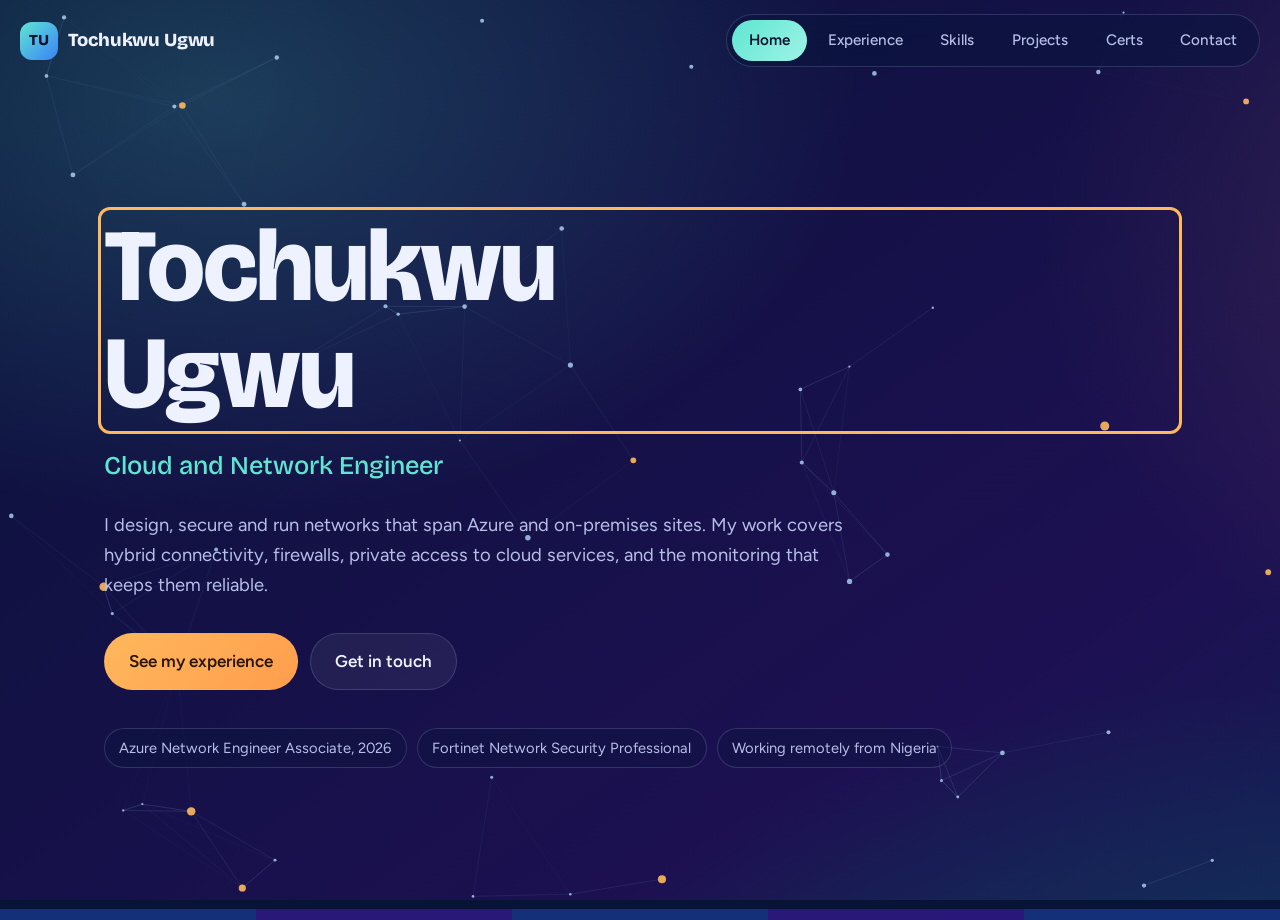
==== index.html @ 965e007b "Add files via upload" ====
<!DOCTYPE html>
<html lang="en">
<head>
<meta charset="utf-8">
<meta name="viewport" content="width=device-width, initial-scale=1, viewport-fit=cover">
<title>Tochukwu Ugwu | Cloud and Network Engineer</title>
<meta name="description" content="Tochukwu Ugwu is a Cloud and Network Engineer specialising in Azure networking, hybrid connectivity and network security.">
<meta name="theme-color" content="#0a1a45">
<link rel="icon" href="data:image/svg+xml,<svg xmlns='http://www.w3.org/2000/svg' viewBox='0 0 100 100'><text y='.9em' font-size='90'>🌐</text></svg>">
<link rel="preconnect" href="https://fonts.googleapis.com">
<link rel="preconnect" href="https://fonts.gstatic.com" crossorigin>
<link href="https://fonts.googleapis.com/css2?family=Bricolage+Grotesque:opsz,wght@12..96,500;12..96,700;12..96,800&family=Figtree:wght@400;500;600&display=swap" rel="stylesheet">
<style>
:root{
  --bg-a:#081338;      /* midnight sapphire */
  --bg-b:#1d1052;      /* deep violet */
  --bg-c:#0b5560;      /* deep teal */
  --ink:#eef2ff;
  --ink-soft:#b6c0e6;
  --line:rgba(190,205,255,.18);
  --glass:rgba(255,255,255,.06);
  --glass-strong:rgba(255,255,255,.10);
  --aqua:#5ee6d2;
  --amber:#ffb85c;
  --radius:18px;
  --display:"Bricolage Grotesque","Trebuchet MS",system-ui,sans-serif;
  --body:"Figtree",system-ui,-apple-system,"Segoe UI",Roboto,sans-serif;
  --nav-h:72px;
}
*{box-sizing:border-box;margin:0;padding:0}
html{-webkit-text-size-adjust:100%}
html,body{height:100%}
body{
  font-family:var(--body);color:var(--ink);font-size:1.0625rem;line-height:1.65;
  background:var(--bg-a);overflow-x:hidden;
}
/* Rich animated background */
.bg{position:fixed;inset:0;z-index:-2;
  background:
    radial-gradient(60% 55% at 12% 8%, rgba(94,230,210,.20), transparent 60%),
    radial-gradient(55% 60% at 92% 20%, rgba(255,184,92,.14), transparent 62%),
    radial-gradient(70% 70% at 70% 100%, rgba(11,85,96,.75), transparent 65%),
    linear-gradient(145deg,var(--bg-a) 0%,var(--bg-b) 55%,#0a2a55 100%);
  background-size:140% 140%;animation:drift 28s ease-in-out infinite alternate;
}
@keyframes drift{from{background-position:0% 0%}to{background-position:100% 100%}}
#net{position:fixed;inset:0;z-index:-1;width:100%;height:100%}

a{color:inherit}
:focus-visible{outline:3px solid var(--amber);outline-offset:3px;border-radius:6px}
.skip{position:absolute;left:-999px;top:8px;background:var(--amber);color:#1a1200;padding:.5rem 1rem;border-radius:8px;z-index:100}
.skip:focus{left:8px}

/* Navigation */
header.nav{position:fixed;top:0;left:0;right:0;z-index:20;padding:calc(14px + env(safe-area-inset-top,0px)) 20px 0;display:flex;justify-content:space-between;align-items:center;pointer-events:none}
.brand{pointer-events:auto;font-family:var(--display);font-weight:800;font-size:1.15rem;text-decoration:none;letter-spacing:-.01em;
  display:flex;align-items:center;gap:.6rem}
.brand i{display:grid;place-items:center;width:38px;height:38px;border-radius:12px;font-style:normal;font-size:.95rem;
  background:linear-gradient(135deg,var(--aqua),#3b82f6);color:#05142e}
nav.tabs{pointer-events:auto;display:flex;gap:4px;padding:5px;border-radius:999px;background:rgba(10,20,60,.55);
  border:1px solid var(--line);backdrop-filter:blur(14px);-webkit-backdrop-filter:blur(14px)}
nav.tabs a{position:relative;text-decoration:none;padding:.5rem 1.05rem;border-radius:999px;font-weight:500;font-size:.95rem;color:var(--ink-soft);
  transition:color .25s,background .25s}
nav.tabs a:hover{color:var(--ink)}
nav.tabs a[aria-current="page"]{color:#05142e;background:linear-gradient(135deg,var(--aqua),#9ff3e6);font-weight:600}

/* Views */
main{min-height:100%;position:relative}
.view{display:none;min-height:100vh;padding:calc(var(--nav-h) + 48px + env(safe-area-inset-top,0px)) 24px calc(60px + env(safe-area-inset-bottom,0px));max-width:1120px;margin:0 auto}
.view.active{display:block}
.view.enter .reveal{animation:rise .8s cubic-bezier(.2,.8,.2,1) both}
.view.enter .reveal:nth-child(2){animation-delay:.08s}
.view.enter .reveal:nth-child(3){animation-delay:.16s}
.view.enter .reveal:nth-child(4){animation-delay:.24s}
.view.enter .reveal:nth-child(5){animation-delay:.32s}
@keyframes rise{from{opacity:0;transform:translateY(26px)}to{opacity:1;transform:none}}

/* Page wipe transition */
.wipe{position:fixed;inset:0;z-index:50;pointer-events:none;display:flex}
.wipe span{flex:1;transform:translateY(101%);will-change:transform;
  background:linear-gradient(180deg,#14307a,#0b5560)}
.wipe span:nth-child(even){background:linear-gradient(180deg,#2a1778,#14307a)}
.wipe.cover span{transform:translateY(0);transition:transform .5s cubic-bezier(.7,0,.2,1)}
.wipe.cover span:nth-child(2){transition-delay:.05s}
.wipe.cover span:nth-child(3){transition-delay:.1s}
.wipe.cover span:nth-child(4){transition-delay:.15s}
.wipe.cover span:nth-child(5){transition-delay:.2s}
.wipe.leave span{transform:translateY(-101%);transition:transform .55s cubic-bezier(.7,0,.2,1)}
.wipe.leave span:nth-child(2){transition-delay:.05s}
.wipe.leave span:nth-child(3){transition-delay:.1s}
.wipe.leave span:nth-child(4){transition-delay:.15s}
.wipe.leave span:nth-child(5){transition-delay:.2s}
.wipe.reset span{transition:none!important;transform:translateY(101%)}

/* Typography */
h1,h2,h3{font-family:var(--display);line-height:1.05;letter-spacing:-.02em}
h1{font-size:clamp(2.9rem,9vw,6.4rem);font-weight:800}
h2{font-size:clamp(2.1rem,5vw,3.4rem);font-weight:700;margin-bottom:.5rem}
h3{font-size:1.3rem;font-weight:700;letter-spacing:-.01em}
.lede{color:var(--ink-soft);max-width:62ch}
.role{font-family:var(--display);font-weight:500;font-size:clamp(1.15rem,2.6vw,1.6rem);color:var(--aqua);margin:1.1rem 0 1.4rem}
.sub{color:var(--ink-soft);max-width:60ch;margin-bottom:2.4rem}

/* Hero */
.hero{display:flex;flex-direction:column;justify-content:center;min-height:calc(100vh - 160px)}
.hero p.lede{font-size:1.15rem;margin-bottom:2rem}
.btns{display:flex;flex-wrap:wrap;gap:12px}
.btn{display:inline-flex;align-items:center;gap:.5rem;text-decoration:none;font-weight:600;padding:.85rem 1.5rem;border-radius:999px;border:1px solid var(--line);
  background:var(--glass);backdrop-filter:blur(8px);-webkit-backdrop-filter:blur(8px);transition:transform .25s,background .25s,border-color .25s;cursor:pointer;color:var(--ink);font:inherit;font-weight:600}
.btn:hover{transform:translateY(-2px);background:var(--glass-strong);border-color:rgba(190,205,255,.4)}
.btn.primary{background:linear-gradient(135deg,var(--amber),#ff9d4d);color:#2a1500;border-color:transparent}
.btn.primary:hover{background:linear-gradient(135deg,#ffc57c,#ffad66)}
.facts{display:flex;flex-wrap:wrap;gap:10px;margin-top:2.4rem}
.facts span{padding:.4rem .9rem;border-radius:999px;border:1px solid var(--line);background:rgba(10,20,60,.35);font-size:.92rem;color:var(--ink-soft)}

/* Panels */
.panel{background:var(--glass);border:1px solid var(--line);border-radius:var(--radius);padding:1.6rem;backdrop-filter:blur(12px);-webkit-backdrop-filter:blur(12px)}
.grid{display:grid;gap:18px}
.grid.two{grid-template-columns:repeat(2,1fr)}
.grid.three{grid-template-columns:repeat(3,1fr)}

/* Experience timeline */
.timeline{position:relative;margin-left:10px;padding-left:34px;border-left:2px solid var(--line)}
.job{position:relative;margin-bottom:22px}
.job::before{content:"";position:absolute;left:-43px;top:1.7rem;width:16px;height:16px;border-radius:50%;background:var(--bg-a);border:3px solid var(--aqua);box-shadow:0 0 0 5px rgba(94,230,210,.15)}
.job button.head{all:unset;box-sizing:border-box;cursor:pointer;display:flex;justify-content:space-between;gap:16px;align-items:flex-start;width:100%;padding:1.3rem 1.5rem}
.job button.head:focus-visible{outline:3px solid var(--amber);outline-offset:-3px;border-radius:var(--radius)}
.job .where{color:var(--ink-soft);font-size:.98rem;margin-top:.15rem}
.job .when{color:var(--amber);font-weight:600;font-size:.95rem;white-space:nowrap}
.job .chev{flex:none;width:28px;height:28px;border-radius:50%;border:1px solid var(--line);display:grid;place-items:center;transition:transform .35s,background .25s;margin-top:2px}
.job[data-open="true"] .chev{transform:rotate(180deg);background:var(--glass-strong)}
.job .body{display:grid;grid-template-rows:0fr;transition:grid-template-rows .45s cubic-bezier(.2,.8,.2,1)}
.job[data-open="true"] .body{grid-template-rows:1fr}
.job .body>div{overflow:hidden}
.job ul{padding:0 1.5rem 1.4rem 2.6rem;color:var(--ink-soft)}
.job li{margin-bottom:.55rem}
.job li::marker{color:var(--aqua)}
.metrics{display:flex;flex-wrap:wrap;gap:10px;padding:0 1.5rem 1.4rem}
.metrics b{font-family:var(--display);font-size:1.5rem;color:var(--amber);margin-right:.35rem}
.metrics span{padding:.5rem 1rem;border-radius:12px;background:rgba(255,184,92,.1);border:1px solid rgba(255,184,92,.3);font-size:.92rem;color:var(--ink-soft)}

/* Skills */
.skillgroup h3{margin-bottom:1rem;display:flex;align-items:center;gap:.6rem}
.skillgroup h3 i{font-style:normal;width:34px;height:34px;border-radius:10px;display:grid;place-items:center;background:rgba(94,230,210,.15);font-size:1rem}
.chips{display:flex;flex-wrap:wrap;gap:8px}
.chips li{list-style:none;padding:.35rem .8rem;border-radius:999px;font-size:.92rem;background:rgba(255,255,255,.07);border:1px solid var(--line);transition:background .25s,border-color .25s,transform .25s}
.chips li:hover{background:rgba(94,230,210,.16);border-color:rgba(94,230,210,.5);transform:translateY(-2px)}

/* Certifications */
.cert{display:flex;gap:16px;align-items:center}
.cert .yr{flex:none;width:68px;height:68px;border-radius:18px;display:grid;place-items:center;font-family:var(--display);font-weight:800;font-size:1.15rem;
  background:linear-gradient(135deg,rgba(94,230,210,.28),rgba(59,130,246,.28));border:1px solid rgba(94,230,210,.4)}
.cert.featured .yr{background:linear-gradient(135deg,var(--amber),#ff9d4d);color:#2a1500;border:none}
.cert p{color:var(--ink-soft);font-size:.95rem}
.edu{margin-top:18px}

/* Contact */
.contact-card{display:flex;flex-direction:column;gap:12px}
.contact-link{display:flex;align-items:center;gap:16px;text-decoration:none;padding:1.2rem 1.4rem;border-radius:var(--radius);background:var(--glass);border:1px solid var(--line);transition:transform .3s,border-color .3s,background .3s;word-break:break-word}
.contact-link:hover{transform:translateX(6px);border-color:var(--aqua);background:var(--glass-strong)}
.contact-link .ic{flex:none;width:48px;height:48px;border-radius:14px;display:grid;place-items:center;font-size:1.3rem;background:rgba(94,230,210,.15)}
.contact-link small{display:block;color:var(--ink-soft);font-size:.85rem}
footer{margin-top:3rem;color:var(--ink-soft);font-size:.9rem}

/* Projects */
.pfilters{display:flex;flex-wrap:wrap;gap:8px;margin-bottom:22px}
.pfilters button{font:inherit;font-size:.92rem;font-weight:500;cursor:pointer;color:var(--ink-soft);padding:.4rem 1rem;border-radius:999px;border:1px solid var(--line);background:var(--glass);transition:all .25s}
.pfilters button:hover{color:var(--ink);border-color:rgba(190,205,255,.45)}
.pfilters button[aria-pressed="true"]{color:#05142e;background:linear-gradient(135deg,var(--aqua),#9ff3e6);border-color:transparent;font-weight:600}
.projects{display:grid;grid-template-columns:repeat(auto-fill,minmax(310px,1fr));gap:18px}
.proj{position:relative;display:flex;flex-direction:column;gap:.9rem;text-decoration:none;padding:1.5rem;border-radius:var(--radius);overflow:hidden;
  background:var(--glass);border:1px solid var(--line);backdrop-filter:blur(12px);-webkit-backdrop-filter:blur(12px);
  transition:transform .35s cubic-bezier(.2,.8,.2,1),border-color .3s,box-shadow .3s}
.proj::before{content:"";position:absolute;inset:0;pointer-events:none;opacity:0;transition:opacity .3s;
  background:radial-gradient(260px circle at var(--mx,50%) var(--my,0%),rgba(94,230,210,.22),transparent 65%)}
.proj:hover{transform:translateY(-6px);border-color:rgba(94,230,210,.55);box-shadow:0 18px 40px rgba(0,0,20,.35)}
.proj:hover::before{opacity:1}
.proj .top{display:flex;align-items:center;gap:12px}
.proj .folder{flex:none;width:42px;height:42px;border-radius:12px;display:grid;place-items:center;font-size:1.1rem;background:rgba(94,230,210,.15)}
.proj h3{font-size:1.2rem;word-break:break-word;flex:1}
.proj .go{flex:none;opacity:0;transform:translate(-6px,6px);transition:all .3s;color:var(--amber);font-size:1.2rem}
.proj:hover .go{opacity:1;transform:none}
.proj p{color:var(--ink-soft);font-size:.97rem;flex:1}
.proj .tags{display:flex;flex-wrap:wrap;gap:6px;list-style:none}
.proj .tags li{font-size:.8rem;padding:.15rem .6rem;border-radius:999px;background:rgba(255,184,92,.1);border:1px solid rgba(255,184,92,.28);color:#ffd9a8}
.proj .meta{display:flex;flex-wrap:wrap;align-items:center;gap:6px 16px;font-size:.88rem;color:var(--ink-soft);border-top:1px solid var(--line);padding-top:.9rem}
.proj .dot{display:inline-block;width:11px;height:11px;border-radius:50%;margin-right:6px;vertical-align:-1px}
.proj.skeleton{min-height:210px;background:linear-gradient(100deg,rgba(255,255,255,.04) 30%,rgba(255,255,255,.12) 50%,rgba(255,255,255,.04) 70%);background-size:300% 100%;animation:shimmer 1.4s linear infinite}
@keyframes shimmer{from{background-position:100% 0}to{background-position:-100% 0}}
.pstate{padding:2rem;text-align:center;color:var(--ink-soft)}
.pstate .btn{margin-top:1rem}
.pfoot{margin-top:26px}

/* Responsive */
@media (max-width:860px){
  .grid.three{grid-template-columns:repeat(2,1fr)}
}
@media (max-width:700px){
  :root{--nav-h:56px}
  header.nav{padding-inline:14px}
  .brand span{display:none}
  nav.tabs{position:fixed;left:14px;right:14px;bottom:calc(12px + env(safe-area-inset-bottom,0px));justify-content:space-between;z-index:25;
    box-shadow:0 10px 30px rgba(0,0,0,.35)}
  nav.tabs a{flex:1;text-align:center;padding:.6rem .1rem;font-size:.72rem}
  .projects{grid-template-columns:1fr}
  .view{padding-inline:18px;padding-bottom:calc(110px + env(safe-area-inset-bottom,0px))}
  .grid.two,.grid.three{grid-template-columns:1fr}
  .timeline{padding-left:26px;margin-left:6px}
  .job::before{left:-35px}
  .job button.head{flex-wrap:wrap;padding:1.1rem}
  .job ul{padding:0 1.1rem 1.2rem 2.2rem}
  .metrics{padding-inline:1.1rem}
  .hero{min-height:calc(100vh - 220px)}
}
@media (prefers-reduced-motion:reduce){
  *,*::before,*::after{animation:none!important;transition-duration:.01ms!important}
}
</style>
</head>
<body>
<a class="skip" href="#main">Skip to content</a>
<div class="bg" aria-hidden="true"></div>
<canvas id="net" aria-hidden="true"></canvas>
<div class="wipe" id="wipe" aria-hidden="true"><span></span><span></span><span></span><span></span><span></span></div>

<header class="nav">
  <a class="brand" href="#home" data-link aria-label="Tochukwu Ugwu, home"><i>TU</i><span>Tochukwu Ugwu</span></a>
  <nav class="tabs" aria-label="Main">
    <a href="#home" data-link>Home</a>
    <a href="#experience" data-link>Experience</a>
    <a href="#skills" data-link>Skills</a>
    <a href="#projects" data-link>Projects</a>
    <a href="#certifications" data-link>Certs</a>
    <a href="#contact" data-link>Contact</a>
  </nav>
</header>

<main id="main">

  <!-- HOME -->
  <section class="view" id="home" aria-label="Home">
    <div class="hero">
      <h1 class="reveal">Tochukwu<br>Ugwu</h1>
      <p class="role reveal">Cloud and Network Engineer</p>
      <p class="lede reveal">I design, secure and run networks that span Azure and on-premises sites. My work covers hybrid connectivity, firewalls, private access to cloud services, and the monitoring that keeps them reliable.</p>
      <div class="btns reveal">
        <a class="btn primary" href="#experience" data-link>See my experience</a>
        <a class="btn" href="#contact" data-link>Get in touch</a>
      </div>
      <div class="facts reveal" aria-label="Quick facts">
        <span>Azure Network Engineer Associate, 2026</span>
        <span>Fortinet Network Security Professional</span>
        <span>Working remotely from Nigeria</span>
      </div>
    </div>
  </section>

  <!-- EXPERIENCE -->
  <section class="view" id="experience" aria-label="Experience">
    <h2 class="reveal">Experience</h2>
    <p class="sub reveal">From telecom field work to senior cloud networking. Select a role to read the details.</p>
    <div class="timeline reveal">

      <article class="job panel" style="padding:0" data-open="true">
        <button class="head" aria-expanded="true">
          <span><h3>Sr. Networking Engineer (Cloud Specialist)</h3><div class="where">Eastbay Technologies, Canada (fully remote from Nigeria)</div><div class="when" style="margin-top:.4rem">Jul 2021 – Mar 2026</div></span>
          <span class="chev" aria-hidden="true">⌄</span>
        </button>
        <div class="body"><div>
          <ul>
            <li>Designed and maintained enterprise network and security infrastructure across on-premises, cloud and hybrid environments.</li>
            <li>Implemented and optimised routing and switching with Fortinet and SonicWall firewalls and Dell and Aruba switches.</li>
            <li>Managed Azure network resources including VNets, Application Gateway, VPN Gateway, Azure Front Door, Virtual WAN, Private Endpoints, Azure Firewall, WAF and load balancers.</li>
            <li>Deployed hybrid connectivity using ExpressRoute, site-to-site and point-to-site VPNs, Virtual WAN and SD-WAN.</li>
            <li>Applied layered security with VLAN segmentation, firewall policy management, RBAC, NSG, ASG and infrastructure hardening.</li>
            <li>Configured Azure DNS and Private DNS Zones, and managed IP addressing (IPAM) across Azure subscriptions.</li>
            <li>Maintained Private Link and Private Endpoint configurations to secure connectivity to PaaS services.</li>
            <li>Reduced downtime and recurring incidents through monitoring, log analysis and root cause analysis with Azure Monitor, Network Watcher and Connection Monitor.</li>
            <li>Found security gaps and led remediation and configuration changes to address operational issues and emerging threats.</li>
            <li>Wrote technical documentation and ran knowledge-transfer sessions to improve team troubleshooting.</li>
            <li>Supported automation of repetitive operational tasks with Terraform.</li>
            <li>Worked with Microsoft Entra ID for identity and access management, governance and compliance.</li>
          </ul>
        </div></div>
      </article>

      <article class="job panel" style="padding:0" data-open="false">
        <button class="head" aria-expanded="false">
          <span><h3>Microsoft Azure Support Engineer</h3><div class="where">Tek-Experts, Nigeria</div><div class="when" style="margin-top:.4rem">Sep 2019 – Jun 2021</div></span>
          <span class="chev" aria-hidden="true">⌄</span>
        </button>
        <div class="body"><div>
          <ul>
            <li>Diagnosed and resolved advanced VPN, routing, firewall, DNS and connectivity incidents across Azure and on-premises hybrid networks in SLA-driven environments.</li>
            <li>Supported firewall management across Cisco, SonicWall, Fortinet and Palo Alto Networks platforms.</li>
            <li>Handled high-priority security incidents with global cross-functional teams, leading root cause analysis and timely resolution.</li>
            <li>Supported Azure Load Balancer, Application Gateway, NAT Gateway, Bastion, Private Link and Endpoints, and Virtual Network Gateways for highly available architectures.</li>
            <li>Aligned enterprise cloud network configurations with organisational security standards and regulatory requirements.</li>
          </ul>
        </div></div>
      </article>

      <article class="job panel" style="padding:0" data-open="false">
        <button class="head" aria-expanded="false">
          <span><h3>Network Engineer</h3><div class="where">Swift Networks Limited, Lagos</div><div class="when" style="margin-top:.4rem">Oct 2018 – Sep 2019</div></span>
          <span class="chev" aria-hidden="true">⌄</span>
        </button>
        <div class="body"><div>
          <ul>
            <li>Resolved escalated network and connectivity incidents, minimising downtime across customer environments.</li>
            <li>Deployed and maintained routers, switches and remote-site connectivity for multiple enterprise customer sites.</li>
            <li>Worked with vendors and stakeholders to complete projects and keep network configurations secure.</li>
            <li>Managed outdoor network connectivity projects for customer special events.</li>
          </ul>
        </div></div>
      </article>

      <article class="job panel" style="padding:0" data-open="false">
        <button class="head" aria-expanded="false">
          <span><h3>Team Member, Networks</h3><div class="where">DreamMesh Limited, Lagos</div><div class="when" style="margin-top:.4rem">Mar 2018 – Sep 2018</div></span>
          <span class="chev" aria-hidden="true">⌄</span>
        </button>
        <div class="body"><div>
          <ul>
            <li>Installed and configured Cisco routers, switches and wireless access points for secure LAN and WLAN connectivity.</li>
            <li>Monitored LAN, WAN, servers and network applications.</li>
            <li>Produced performance reports to support SLA monitoring.</li>
          </ul>
        </div></div>
      </article>

      <article class="job panel" style="padding:0" data-open="false">
        <button class="head" aria-expanded="false">
          <span><h3>Field Service Engineer (Graduate Engineer)</h3><div class="where">IHS Nigeria Limited, Lagos</div><div class="when" style="margin-top:.4rem">Oct 2016 – Oct 2017</div></span>
          <span class="chev" aria-hidden="true">⌄</span>
        </button>
        <div class="body"><div>
          <div class="metrics" style="padding-top:.2rem">
            <span><b>98%+</b>site power availability</span>
            <span><b>40%</b>fewer prolonged outages</span>
          </div>
          <ul>
            <li>Maintained and optimised telecom infrastructure and power systems across all managed locations.</li>
            <li>Responded to site failures within SLA targets, troubleshooting and restoring service.</li>
          </ul>
        </div></div>
      </article>

    </div>
  </section>

  <!-- SKILLS -->
  <section class="view" id="skills" aria-label="Skills">
    <h2 class="reveal">Skills</h2>
    <p class="sub reveal">The platforms and practices I use day to day.</p>
    <div class="grid two">
      <div class="panel skillgroup reveal">
        <h3><i>🛡</i>Network security</h3>
        <ul class="chips">
          <li>Firewall management</li><li>Firewall policy</li><li>Network security</li><li>VPNs</li><li>MFA</li><li>Endpoint protection</li><li>Segmentation</li><li>NSG and ASG</li>
        </ul>
      </div>
      <div class="panel skillgroup reveal">
        <h3><i>🌐</i>Networking and infrastructure</h3>
        <ul class="chips">
          <li>Routing and switching</li><li>Azure and on-premises networking</li><li>Virtual WAN</li><li>Load Balancer</li><li>DNS</li><li>Application Gateway</li><li>Traffic Manager</li><li>VPN Gateway</li><li>ExpressRoute</li><li>SD-WAN</li><li>Private Link</li>
        </ul>
      </div>
      <div class="panel skillgroup reveal">
        <h3><i>📡</i>Operations</h3>
        <ul class="chips">
          <li>SLA management</li><li>Incident response</li><li>Root cause analysis</li><li>Security advisory</li><li>Vendor and stakeholder collaboration</li><li>Technical documentation</li>
        </ul>
      </div>
      <div class="panel skillgroup reveal">
        <h3><i>🧰</i>Tools and platforms</h3>
        <ul class="chips">
          <li>Azure</li><li>Palo Alto Networks</li><li>Fortinet</li><li>Cisco NGFW</li><li>SonicWall</li><li>PRTG</li><li>Azure Network Watcher</li><li>Azure Monitor</li><li>Terraform</li><li>Microsoft Entra ID</li>
        </ul>
      </div>
    </div>
  </section>

  <!-- PROJECTS -->
  <section class="view" id="projects" aria-label="Projects">
    <h2 class="reveal">Projects</h2>
    <p class="sub reveal">Live from my GitHub. New repositories show up here automatically.</p>
    <div class="pfilters reveal" id="pfilters" role="group" aria-label="Filter by language" hidden></div>
    <div class="projects reveal" id="projects-grid" aria-live="polite"></div>
    <div class="pfoot reveal"><a class="btn" id="gh-all" href="https://github.com" target="_blank" rel="noopener">View all on GitHub</a></div>
  </section>

  <!-- CERTIFICATIONS -->
  <section class="view" id="certifications" aria-label="Certifications and education">
    <h2 class="reveal">Certifications</h2>
    <p class="sub reveal">Microsoft and Fortinet credentials, plus my engineering degree.</p>
    <div class="grid two">
      <div class="panel cert featured reveal"><div class="yr">2026</div><div><h3>Azure Network Engineer Associate</h3><p>Microsoft</p></div></div>
      <div class="panel cert reveal"><div class="yr">2021</div><div><h3>Network Security Professional</h3><p>Fortinet</p></div></div>
      <div class="panel cert reveal"><div class="yr">2020</div><div><h3>Azure Solutions Architect</h3><p>Microsoft</p></div></div>
      <div class="panel cert reveal"><div class="yr">2020</div><div><h3>Microsoft Certified Trainer</h3><p>Microsoft</p></div></div>
      <div class="panel cert reveal"><div class="yr">2019</div><div><h3>Azure Certified Administrator</h3><p>Microsoft</p></div></div>
    </div>
    <div class="panel edu reveal">
      <h3>Bachelor of Engineering, Electrical</h3>
      <p class="lede">University of Nigeria Nsukka · Oct 2008 – Jul 2013 · Second Class Honours, Upper Division</p>
    </div>
  </section>

  <!-- CONTACT -->
  <section class="view" id="contact" aria-label="Contact">
    <h2 class="reveal">Let's talk</h2>
    <p class="sub reveal">I'm open to Azure and network engineering roles. Email is the fastest way to reach me.</p>
    <div class="contact-card reveal">
      <a class="contact-link" href="mailto:tochukwuugwu.e@gmail.com"><span class="ic">✉</span><span><small>Email</small>tochukwuugwu.e@gmail.com</span></a>
      <a class="contact-link" href="https://www.linkedin.com/in/tochukwuugwu/" target="_blank" rel="noopener"><span class="ic">in</span><span><small>LinkedIn</small>linkedin.com/in/tochukwuugwu</span></a>
    </div>
    <footer class="reveal">© <span id="yr"></span> Tochukwu Ugwu</footer>
  </section>

</main>

<script>
(function(){
  var reduce = window.matchMedia('(prefers-reduced-motion: reduce)').matches;
  var views = Array.prototype.slice.call(document.querySelectorAll('.view'));
  var links = Array.prototype.slice.call(document.querySelectorAll('nav.tabs a'));
  var wipe = document.getElementById('wipe');
  var ids = views.map(function(v){return v.id});
  var current = null, busy = false;
  document.getElementById('yr').textContent = new Date().getFullYear();

  function target(){ var h = location.hash.replace('#',''); return ids.indexOf(h) > -1 ? h : 'home'; }

  function show(id){
    views.forEach(function(v){
      var on = v.id === id;
      v.classList.toggle('active', on);
      v.classList.remove('enter');
      if(on){ void v.offsetWidth; v.classList.add('enter'); }
    });
    links.forEach(function(a){
      if(a.getAttribute('href') === '#' + id){ a.setAttribute('aria-current','page'); }
      else { a.removeAttribute('aria-current'); }
    });
    window.scrollTo(0,0);
    document.title = (id === 'home' ? 'Tochukwu Ugwu' : id.charAt(0).toUpperCase() + id.slice(1) + ' | Tochukwu Ugwu') + ' | Cloud and Network Engineer';
    current = id;
    var h = document.querySelector('#' + id + ' h1, #' + id + ' h2');
    if(h){ h.setAttribute('tabindex','-1'); h.focus({preventScroll:true}); }
  }

  function go(){
    var id = target();
    if(id === current) return;
    if(current === null || reduce){ show(id); return; }
    if(busy){ show(id); return; }
    busy = true;
    wipe.className = 'wipe';
    void wipe.offsetWidth;
    wipe.classList.add('cover');
    setTimeout(function(){
      show(target());
      wipe.className = 'wipe leave';
      setTimeout(function(){
        wipe.className = 'wipe reset';
        busy = false;
        if(target() !== current) go();
      }, 800);
    }, 750);
  }

  window.addEventListener('hashchange', go);
  go();

  /* Accordion */
  document.querySelectorAll('.job button.head').forEach(function(b){
    b.addEventListener('click', function(){
      var job = b.closest('.job');
      var open = job.getAttribute('data-open') === 'true';
      job.setAttribute('data-open', open ? 'false' : 'true');
      b.setAttribute('aria-expanded', open ? 'false' : 'true');
    });
  });


  /* GitHub projects */
  /* ===== EDIT THESE ===== */
  var GITHUB_USERNAME = '';          // e.g. 'tochukwuugwu'. Leave empty on <name>.github.io and it is detected for you.
  var FEATURED = [];                 // optional repo names to show first, e.g. ['azure-hub-spoke','terraform-labs']
  var HIDE = [];                     // repo names to leave out
  var SHOW_FORKS = false;
  /* ====================== */
  (function(){
    var grid = document.getElementById('projects-grid');
    var filt = document.getElementById('pfilters');
    var allBtn = document.getElementById('gh-all');
    var user = GITHUB_USERNAME;
    if(!user && /\.github\.io$/.test(location.hostname)) user = location.hostname.split('.')[0];
    var colors = {JavaScript:'#f1e05a',TypeScript:'#3178c6',Python:'#3572a5',HTML:'#e34c26',CSS:'#9b6bff',Shell:'#89e051',PowerShell:'#5391fe',HCL:'#8a6ff0',Bicep:'#519aba','Jupyter Notebook':'#da5b0b',Go:'#00add8',Java:'#b07219','C#':'#2fa84f',Dockerfile:'#6fa8dc'};
    var repos = [], active = 'All', started = false;

    function el(t,c,x){var e=document.createElement(t); if(c)e.className=c; if(x!=null)e.textContent=x; return e;}
    function ago(d){
      var s=(Date.now()-new Date(d))/1000, u=[['year',31536000],['month',2592000],['week',604800],['day',86400],['hour',3600]];
      for(var i=0;i<u.length;i++){ var n=Math.floor(s/u[i][1]); if(n>=1) return 'Updated '+n+' '+u[i][0]+(n>1?'s':'')+' ago'; }
      return 'Updated just now';
    }
    function state(msg,btnText,btnHref){
      grid.textContent=''; filt.hidden=true;
      var d=el('div','pstate panel'); d.appendChild(el('p',null,msg));
      if(btnText){ var a=el('a','btn primary',btnText); a.href=btnHref; a.target='_blank'; a.rel='noopener'; d.appendChild(a); }
      grid.appendChild(d);
    }
    function skeletons(){
      grid.textContent='';
      for(var i=0;i<6;i++){ var s=el('div','proj skeleton'); s.setAttribute('aria-hidden','true'); grid.appendChild(s); }
    }
    function card(r){
      var a=el('a','proj'); a.href=r.html_url; a.target='_blank'; a.rel='noopener';
      a.setAttribute('aria-label', r.name+' on GitHub');
      var top=el('div','top'); top.appendChild(el('span','folder','📁')); top.appendChild(el('h3',null,r.name)); top.appendChild(el('span','go','↗'));
      a.appendChild(top);
      a.appendChild(el('p',null,r.description||'No description yet. Open the repository to read more.'));
      if(r.topics&&r.topics.length){ var ul=el('ul','tags'); r.topics.slice(0,5).forEach(function(t){ul.appendChild(el('li',null,t));}); a.appendChild(ul); }
      var m=el('div','meta');
      if(r.language){ var l=el('span'); var dot=el('i','dot'); dot.style.background=colors[r.language]||'#9fb3ff'; l.appendChild(dot); l.appendChild(document.createTextNode(r.language)); m.appendChild(l); }
      m.appendChild(el('span',null,'★ '+r.stargazers_count));
      m.appendChild(el('span',null,'⑂ '+r.forks_count));
      m.appendChild(el('span',null,ago(r.pushed_at)));
      a.appendChild(m);
      a.addEventListener('pointermove',function(e){var b=a.getBoundingClientRect(); a.style.setProperty('--mx',(e.clientX-b.left)+'px'); a.style.setProperty('--my',(e.clientY-b.top)+'px');});
      return a;
    }
    function render(){
      grid.textContent='';
      var list=repos.filter(function(r){return active==='All'||r.language===active;});
      if(!list.length){ state('No repositories match this filter.'); filt.hidden=false; return; }
      list.forEach(function(r){grid.appendChild(card(r));});
    }
    function filters(){
      var langs={}; repos.forEach(function(r){ if(r.language) langs[r.language]=(langs[r.language]||0)+1; });
      var names=Object.keys(langs).sort(function(a,b){return langs[b]-langs[a];});
      filt.textContent='';
      if(names.length<2){ filt.hidden=true; return; }
      ['All'].concat(names).forEach(function(n){
        var b=el('button',null,n); b.type='button'; b.setAttribute('aria-pressed', n===active?'true':'false');
        b.addEventListener('click',function(){ active=n; Array.prototype.forEach.call(filt.children,function(c){c.setAttribute('aria-pressed',c===b?'true':'false');}); render(); });
        filt.appendChild(b);
      });
      filt.hidden=false;
    }
    function prep(data){
      repos=data.filter(function(r){
        return (SHOW_FORKS||!r.fork) && !r.archived && HIDE.indexOf(r.name)<0 && r.name.toLowerCase()!==(user+'.github.io').toLowerCase() && r.name!==user;
      });
      repos.sort(function(a,b){
        var fa=FEATURED.indexOf(a.name), fb=FEATURED.indexOf(b.name);
        if(fa>-1||fb>-1) return (fa<0?999:fa)-(fb<0?999:fb);
        return new Date(b.pushed_at)-new Date(a.pushed_at);
      });
      if(!repos.length){ state('No public repositories to show yet.','Open my GitHub','https://github.com/'+user); return; }
      filters(); render();
    }
    function load(){
      if(started) return; started=true;
      if(!user){ state('Add your GitHub username in the GITHUB_USERNAME setting near the bottom of index.html and your repositories will appear here.'); return; }
      allBtn.href='https://github.com/'+user+'?tab=repositories';
      var key='gh-repos-'+user;
      try{ var c=JSON.parse(sessionStorage.getItem(key)); if(c&&Date.now()-c.t<600000){ prep(c.d); return; } }catch(e){}
      skeletons();
      fetch('https://api.github.com/users/'+encodeURIComponent(user)+'/repos?per_page=100&sort=pushed')
        .then(function(r){ if(!r.ok) throw new Error(r.status); return r.json(); })
        .then(function(d){ try{sessionStorage.setItem(key,JSON.stringify({t:Date.now(),d:d}));}catch(e){} prep(d); })
        .catch(function(){ started=false; state('GitHub could not be reached just now. Try again in a minute, or browse the repositories directly.','Open GitHub','https://github.com/'+user); });
    }
    window.addEventListener('hashchange',function(){ if(location.hash==='#projects') load(); });
    if(location.hash==='#projects') load();
    else setTimeout(load,1500);
  })();

  /* Network canvas background */
  var cv = document.getElementById('net'), ctx = cv.getContext('2d');
  var W, H, dpr, nodes = [], mouse = {x:-9999,y:-9999};
  function size(){
    dpr = Math.min(window.devicePixelRatio || 1, 2);
    W = window.innerWidth; H = window.innerHeight;
    cv.width = W * dpr; cv.height = H * dpr;
    ctx.setTransform(dpr,0,0,dpr,0,0);
    var n = Math.max(28, Math.min(90, Math.floor(W * H / 22000)));
    nodes = [];
    for(var i=0;i<n;i++){
      nodes.push({x:Math.random()*W,y:Math.random()*H,vx:(Math.random()-.5)*.35,vy:(Math.random()-.5)*.35,r:Math.random()*1.8+1,hub:Math.random()<.12});
    }
    if(reduce) draw();
  }
  function draw(){
    ctx.clearRect(0,0,W,H);
    var maxD = Math.min(170, Math.max(110, W/7));
    for(var i=0;i<nodes.length;i++){
      var a = nodes[i];
      for(var j=i+1;j<nodes.length;j++){
        var b = nodes[j], dx = a.x-b.x, dy = a.y-b.y, d = Math.sqrt(dx*dx+dy*dy);
        if(d < maxD){
          ctx.strokeStyle = 'rgba(150,200,255,' + (0.22*(1-d/maxD)) + ')';
          ctx.lineWidth = 1;
          ctx.beginPath(); ctx.moveTo(a.x,a.y); ctx.lineTo(b.x,b.y); ctx.stroke();
        }
      }
      var mx = a.x-mouse.x, my = a.y-mouse.y, md = Math.sqrt(mx*mx+my*my);
      if(md < 160){
        ctx.strokeStyle = 'rgba(94,230,210,' + (0.5*(1-md/160)) + ')';
        ctx.beginPath(); ctx.moveTo(a.x,a.y); ctx.lineTo(mouse.x,mouse.y); ctx.stroke();
      }
    }
    for(var k=0;k<nodes.length;k++){
      var n = nodes[k];
      ctx.beginPath();
      ctx.fillStyle = n.hub ? 'rgba(255,184,92,.9)' : 'rgba(190,225,255,.75)';
      ctx.arc(n.x,n.y,n.hub ? n.r+1.8 : n.r,0,Math.PI*2); ctx.fill();
    }
  }
  function tick(){
    for(var i=0;i<nodes.length;i++){
      var n = nodes[i];
      n.x += n.vx; n.y += n.vy;
      if(n.x < -20) n.x = W+20; if(n.x > W+20) n.x = -20;
      if(n.y < -20) n.y = H+20; if(n.y > H+20) n.y = -20;
    }
    draw();
    requestAnimationFrame(tick);
  }
  window.addEventListener('resize', size);
  window.addEventListener('pointermove', function(e){ mouse.x = e.clientX; mouse.y = e.clientY; });
  window.addEventListener('pointerleave', function(){ mouse.x = mouse.y = -9999; });
  size();
  if(!reduce) tick();
})();
</script>
</body>
</html>
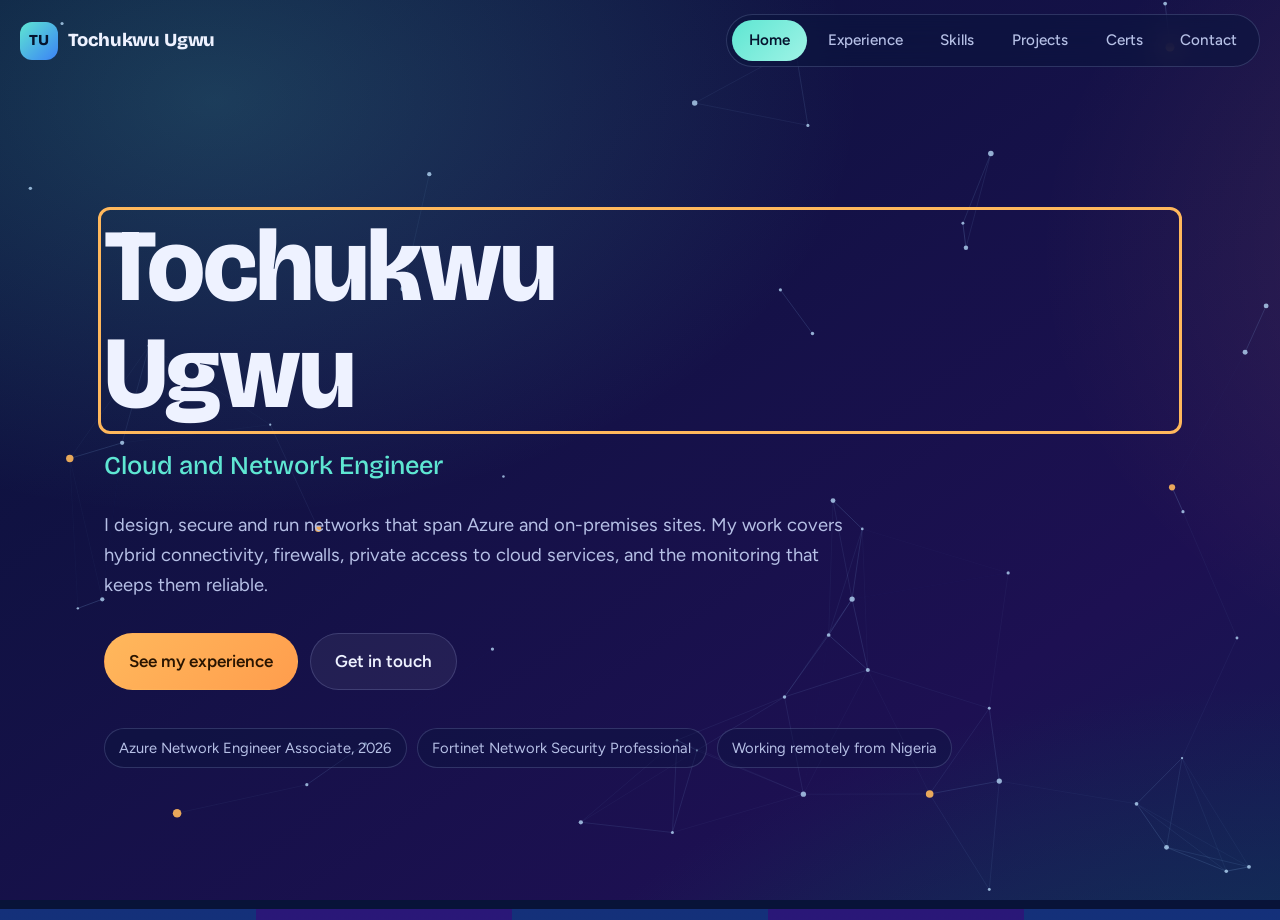
==== commit a8b44edb: "Update GitHub username and featured repos" ====
--- a/index.html
+++ b/index.html
@@ -486,8 +486,8 @@
 
   /* GitHub projects */
   /* ===== EDIT THESE ===== */
-  var GITHUB_USERNAME = '';          // e.g. 'tochukwuugwu'. Leave empty on <name>.github.io and it is detected for you.
-  var FEATURED = [];                 // optional repo names to show first, e.g. ['azure-hub-spoke','terraform-labs']
+  var GITHUB_USERNAME = 'ugwuteecee.github.io';          // e.g. 'tochukwuugwu'. Leave empty on <name>.github.io and it is detected for you.
+  var FEATURED = ['Azure-Network'];                 // optional repo names to show first, e.g. ['azure-hub-spoke','terraform-labs']
   var HIDE = [];                     // repo names to leave out
   var SHOW_FORKS = false;
   /* ====================== */
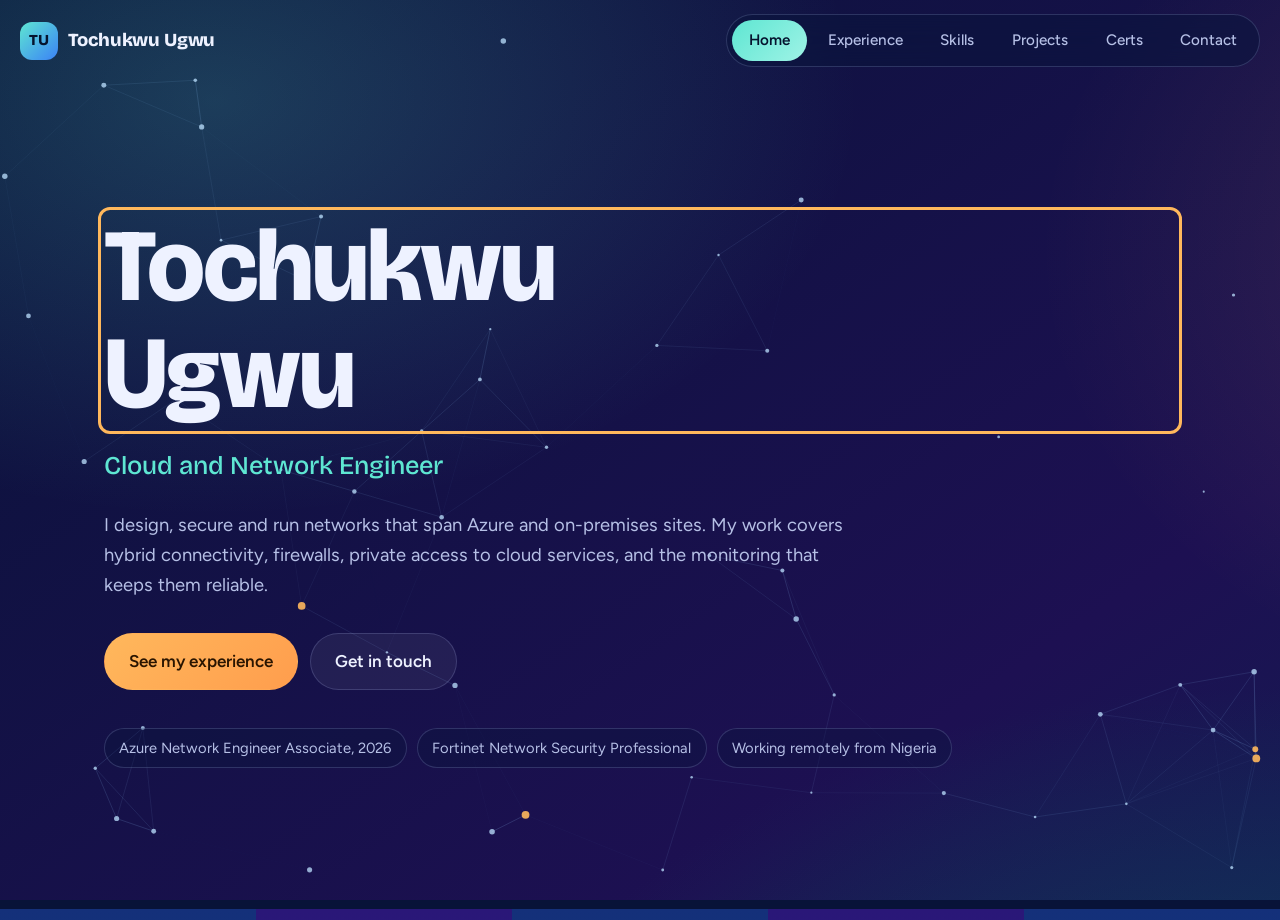
==== commit 8e27c8e4: "Update GitHub username in index.html" ====
--- a/index.html
+++ b/index.html
@@ -486,7 +486,7 @@
 
   /* GitHub projects */
   /* ===== EDIT THESE ===== */
-  var GITHUB_USERNAME = 'ugwuteecee.github.io';          // e.g. 'tochukwuugwu'. Leave empty on <name>.github.io and it is detected for you.
+  var GITHUB_USERNAME = 'ugwuteecee';          // e.g. 'tochukwuugwu'. Leave empty on <name>.github.io and it is detected for you.
   var FEATURED = ['Azure-Network'];                 // optional repo names to show first, e.g. ['azure-hub-spoke','terraform-labs']
   var HIDE = [];                     // repo names to leave out
   var SHOW_FORKS = false;
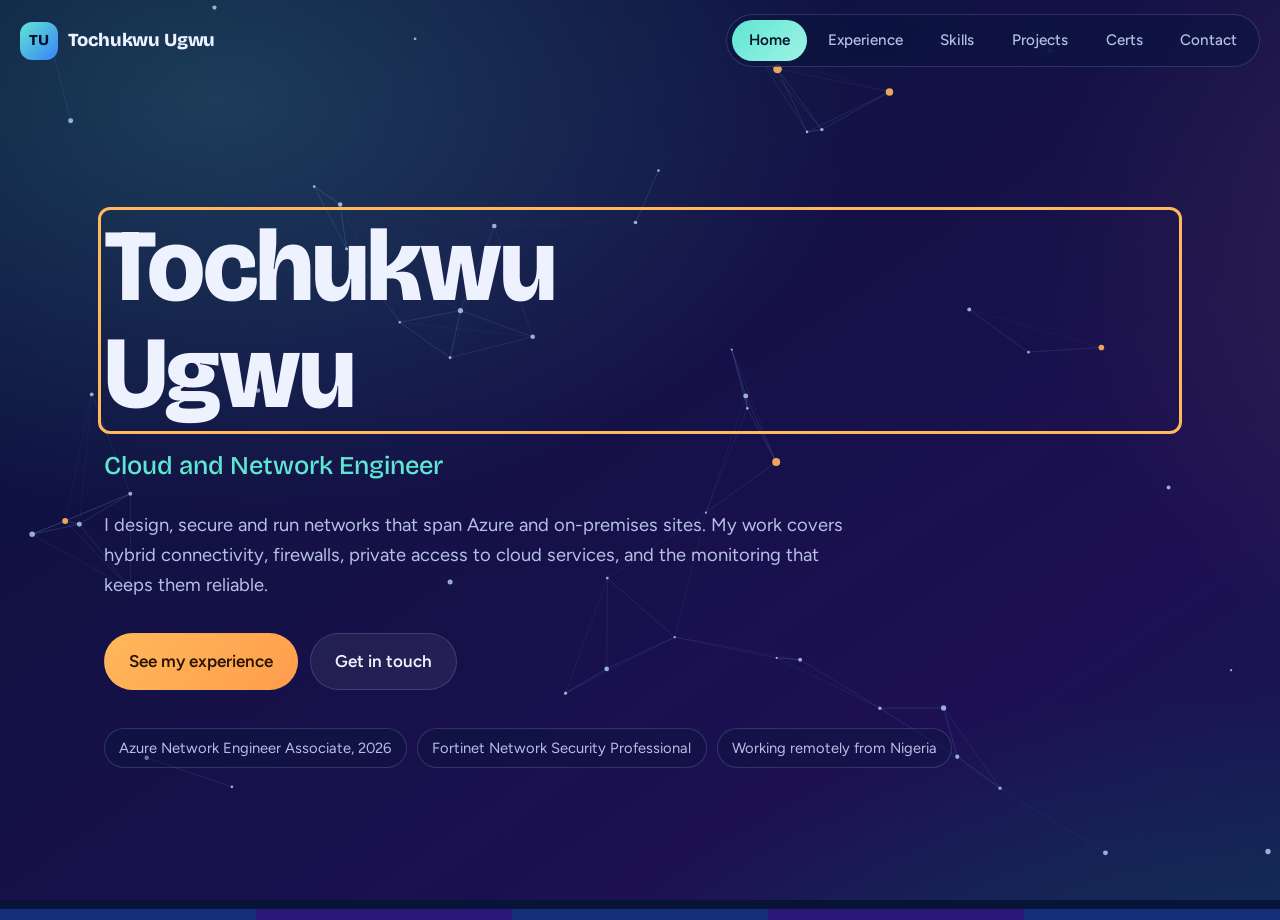
==== commit 773c0fac: "Update HIDE variable to exclude specific repo" ====
--- a/index.html
+++ b/index.html
@@ -488,7 +488,7 @@
   /* ===== EDIT THESE ===== */
   var GITHUB_USERNAME = 'ugwuteecee';          // e.g. 'tochukwuugwu'. Leave empty on <name>.github.io and it is detected for you.
   var FEATURED = ['Azure-Network'];                 // optional repo names to show first, e.g. ['azure-hub-spoke','terraform-labs']
-  var HIDE = [];                     // repo names to leave out
+  var HIDE = ['ugwuteecee.github.io'];                     // repo names to leave out
   var SHOW_FORKS = false;
   /* ====================== */
   (function(){
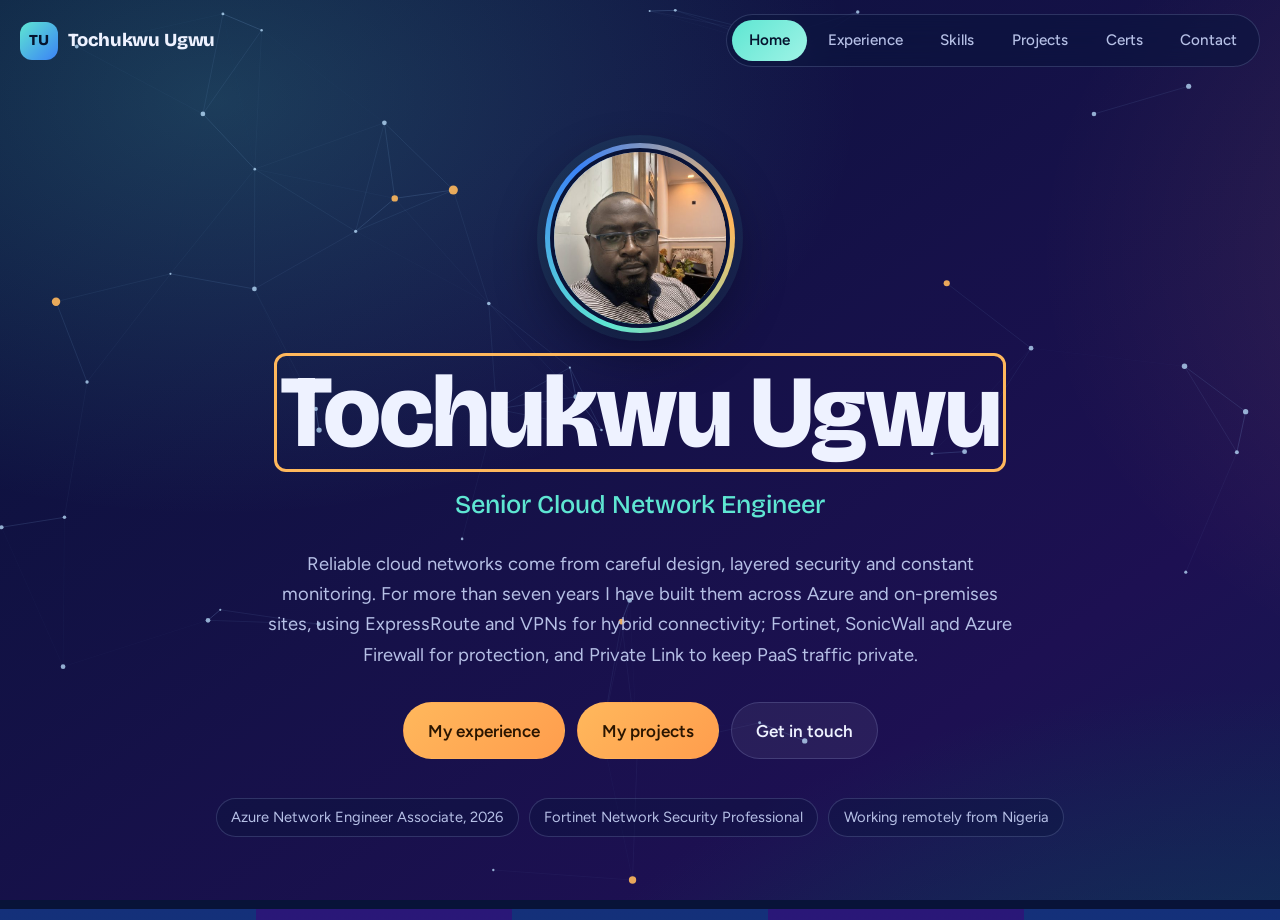
==== commit e259d33c: "Update file with Picture" ====
--- a/index.html
+++ b/index.html
@@ -3,8 +3,8 @@
 <head>
 <meta charset="utf-8">
 <meta name="viewport" content="width=device-width, initial-scale=1, viewport-fit=cover">
-<title>Tochukwu Ugwu | Cloud and Network Engineer</title>
-<meta name="description" content="Tochukwu Ugwu is a Cloud and Network Engineer specialising in Azure networking, hybrid connectivity and network security.">
+<title>Tochukwu Ugwu | Senior Cloud Network Engineer</title>
+<meta name="description" content="Tochukwu Ugwu is a Senior Cloud Network Engineer specialising in Azure networking, hybrid connectivity and network security.">
 <meta name="theme-color" content="#0a1a45">
 <link rel="icon" href="data:image/svg+xml,<svg xmlns='http://www.w3.org/2000/svg' viewBox='0 0 100 100'><text y='.9em' font-size='90'>🌐</text></svg>">
 <link rel="preconnect" href="https://fonts.googleapis.com">
@@ -113,6 +113,23 @@
 .facts{display:flex;flex-wrap:wrap;gap:10px;margin-top:2.4rem}
 .facts span{padding:.4rem .9rem;border-radius:999px;border:1px solid var(--line);background:rgba(10,20,60,.35);font-size:.92rem;color:var(--ink-soft)}
 
+/* Portrait */
+.portrait{position:relative;width:clamp(130px,26vw,190px);aspect-ratio:1;border-radius:50%;padding:5px;margin-bottom:1.6rem;
+  background:conic-gradient(from 200deg,var(--aqua),#3b82f6,var(--amber),var(--aqua));
+  box-shadow:0 0 0 8px rgba(94,230,210,.08),0 20px 50px rgba(0,0,20,.45);animation:spin-glow 10s linear infinite}
+.portrait img{display:block;width:100%;height:100%;object-fit:cover;border-radius:50%;border:4px solid var(--bg-a)}
+@keyframes spin-glow{0%,100%{filter:hue-rotate(0)}50%{filter:hue-rotate(25deg)}}
+
+/* Centered layout */
+.hero{align-items:center;text-align:center}
+.hero .lede{margin-inline:auto}
+.btns,.facts{justify-content:center}
+.view>h2{text-align:center}
+.view>.sub{margin-inline:auto;text-align:center}
+.pfilters{justify-content:center}
+.pfoot{text-align:center}
+.view#contact footer{text-align:center}
+
 /* Panels */
 .panel{background:var(--glass);border:1px solid var(--line);border-radius:var(--radius);padding:1.6rem;backdrop-filter:blur(12px);-webkit-backdrop-filter:blur(12px)}
 .grid{display:grid;gap:18px}
@@ -203,6 +220,9 @@
     box-shadow:0 10px 30px rgba(0,0,0,.35)}
   nav.tabs a{flex:1;text-align:center;padding:.6rem .1rem;font-size:.72rem}
   .projects{grid-template-columns:1fr}
+  .btns{gap:8px}
+  .btns .btn{flex:1 1 calc(50% - 4px);justify-content:center;text-align:center;padding:.8rem .6rem;font-size:.9rem}
+  .btns .btn:not(.primary){flex-basis:100%}
   .view{padding-inline:18px;padding-bottom:calc(110px + env(safe-area-inset-bottom,0px))}
   .grid.two,.grid.three{grid-template-columns:1fr}
   .timeline{padding-left:26px;margin-left:6px}
@@ -240,11 +260,13 @@
   <!-- HOME -->
   <section class="view" id="home" aria-label="Home">
     <div class="hero">
-      <h1 class="reveal">Tochukwu<br>Ugwu</h1>
-      <p class="role reveal">Cloud and Network Engineer</p>
-      <p class="lede reveal">I design, secure and run networks that span Azure and on-premises sites. My work covers hybrid connectivity, firewalls, private access to cloud services, and the monitoring that keeps them reliable.</p>
+      <div class="portrait reveal"><img src="[data-uri]" alt="Portrait of Tochukwu Ugwu" width="480" height="480"></div>
+      <h1 class="reveal" style="white-space:nowrap;font-size:clamp(1.9rem,8vw,6.4rem)">Tochukwu Ugwu</h1>
+      <p class="role reveal">Senior Cloud Network Engineer</p>
+      <p class="lede reveal">Reliable cloud networks come from careful design, layered security and constant monitoring. For more than seven years I have built them across Azure and on-premises sites, using ExpressRoute and VPNs for hybrid connectivity; Fortinet, SonicWall and Azure Firewall for protection, and Private Link to keep PaaS traffic private.</p>
       <div class="btns reveal">
-        <a class="btn primary" href="#experience" data-link>See my experience</a>
+        <a class="btn primary" href="#experience" data-link>My experience</a>
+        <a class="btn primary" href="#projects" data-link>My projects</a>
         <a class="btn" href="#contact" data-link>Get in touch</a>
       </div>
       <div class="facts reveal" aria-label="Quick facts">
@@ -444,7 +466,7 @@
       else { a.removeAttribute('aria-current'); }
     });
     window.scrollTo(0,0);
-    document.title = (id === 'home' ? 'Tochukwu Ugwu' : id.charAt(0).toUpperCase() + id.slice(1) + ' | Tochukwu Ugwu') + ' | Cloud and Network Engineer';
+    document.title = (id === 'home' ? 'Tochukwu Ugwu' : id.charAt(0).toUpperCase() + id.slice(1) + ' | Tochukwu Ugwu') + ' | Senior Cloud Network Engineer';
     current = id;
     var h = document.querySelector('#' + id + ' h1, #' + id + ' h2');
     if(h){ h.setAttribute('tabindex','-1'); h.focus({preventScroll:true}); }
@@ -486,9 +508,9 @@
 
   /* GitHub projects */
   /* ===== EDIT THESE ===== */
-  var GITHUB_USERNAME = 'ugwuteecee';          // e.g. 'tochukwuugwu'. Leave empty on <name>.github.io and it is detected for you.
-  var FEATURED = ['Azure-Network'];                 // optional repo names to show first, e.g. ['azure-hub-spoke','terraform-labs']
-  var HIDE = ['ugwuteecee.github.io'];                     // repo names to leave out
+  var GITHUB_USERNAME = '';          // e.g. 'tochukwuugwu'. Leave empty on <name>.github.io and it is detected for you.
+  var FEATURED = [];                 // optional repo names to show first, e.g. ['azure-hub-spoke','terraform-labs']
+  var HIDE = [];                     // repo names to leave out
   var SHOW_FORKS = false;
   /* ====================== */
   (function(){
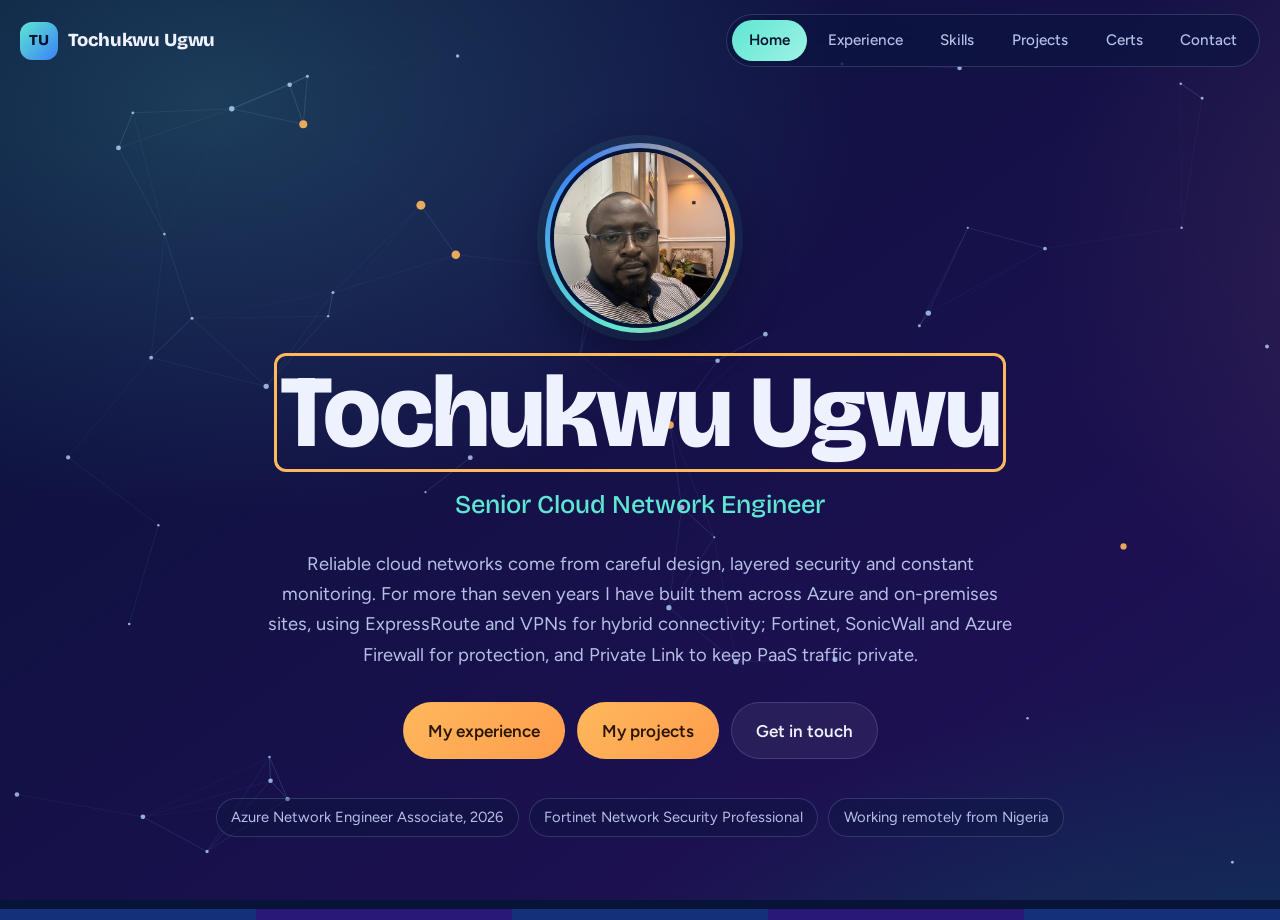
==== commit df150d28: "Update GitHub username and hide specific repo" ====
--- a/index.html
+++ b/index.html
@@ -508,9 +508,9 @@
 
   /* GitHub projects */
   /* ===== EDIT THESE ===== */
-  var GITHUB_USERNAME = '';          // e.g. 'tochukwuugwu'. Leave empty on <name>.github.io and it is detected for you.
+  var GITHUB_USERNAME = 'ugwuteecee'; // e.g. 'tochukwuugwu'. Leave empty on <name>.github.io and it is detected for you.
   var FEATURED = [];                 // optional repo names to show first, e.g. ['azure-hub-spoke','terraform-labs']
-  var HIDE = [];                     // repo names to leave out
+  var HIDE = ['ugwuteecee.github.io'];                     // repo names to leave out
   var SHOW_FORKS = false;
   /* ====================== */
   (function(){
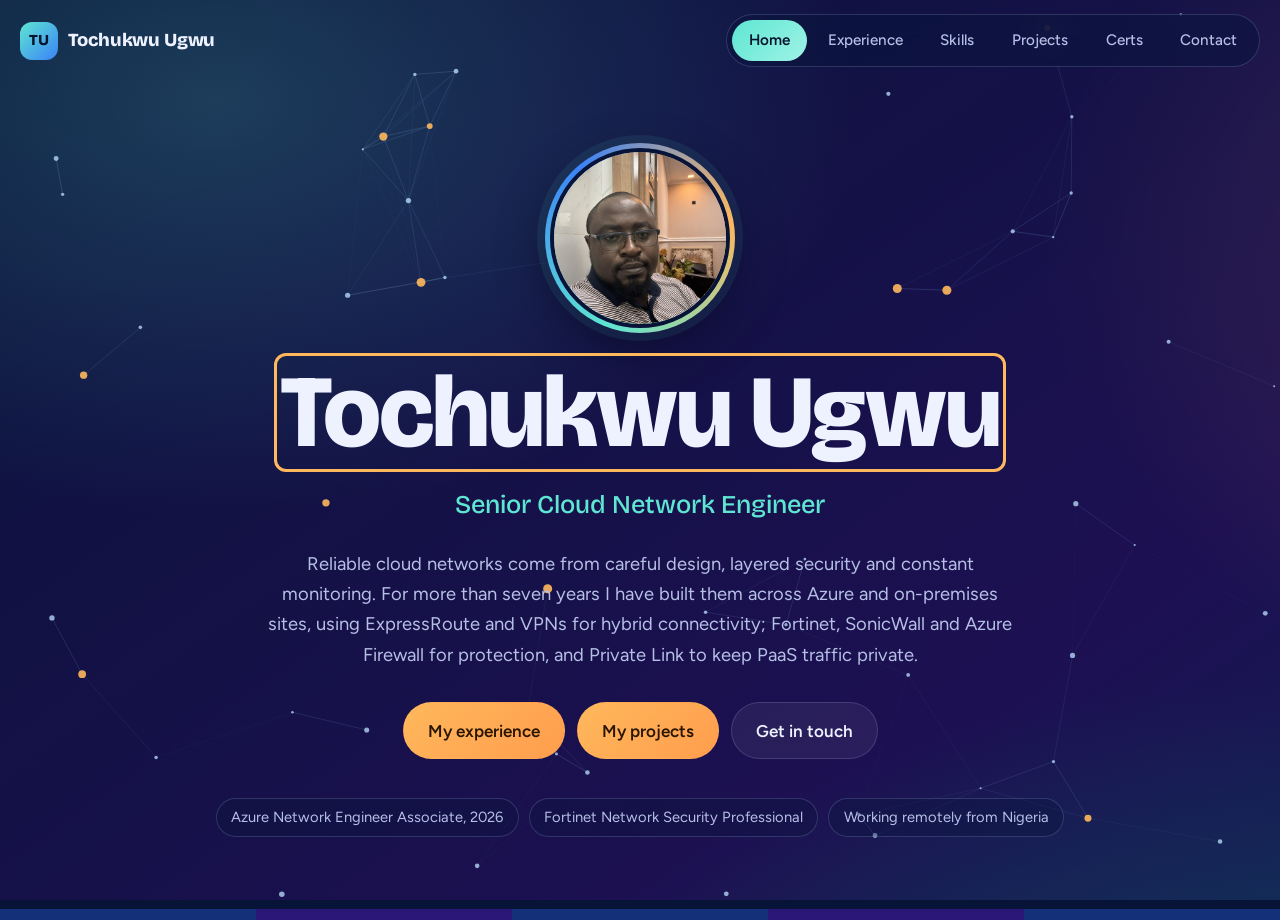
==== commit e44c78d1: "Update FEATURED repos in index.html" ====
--- a/index.html
+++ b/index.html
@@ -509,7 +509,7 @@
   /* GitHub projects */
   /* ===== EDIT THESE ===== */
   var GITHUB_USERNAME = 'ugwuteecee'; // e.g. 'tochukwuugwu'. Leave empty on <name>.github.io and it is detected for you.
-  var FEATURED = [];                 // optional repo names to show first, e.g. ['azure-hub-spoke','terraform-labs']
+  var FEATURED = ['Azure-Projects'];                 // optional repo names to show first, e.g. ['azure-hub-spoke','terraform-labs']
   var HIDE = ['ugwuteecee.github.io'];                     // repo names to leave out
   var SHOW_FORKS = false;
   /* ====================== */
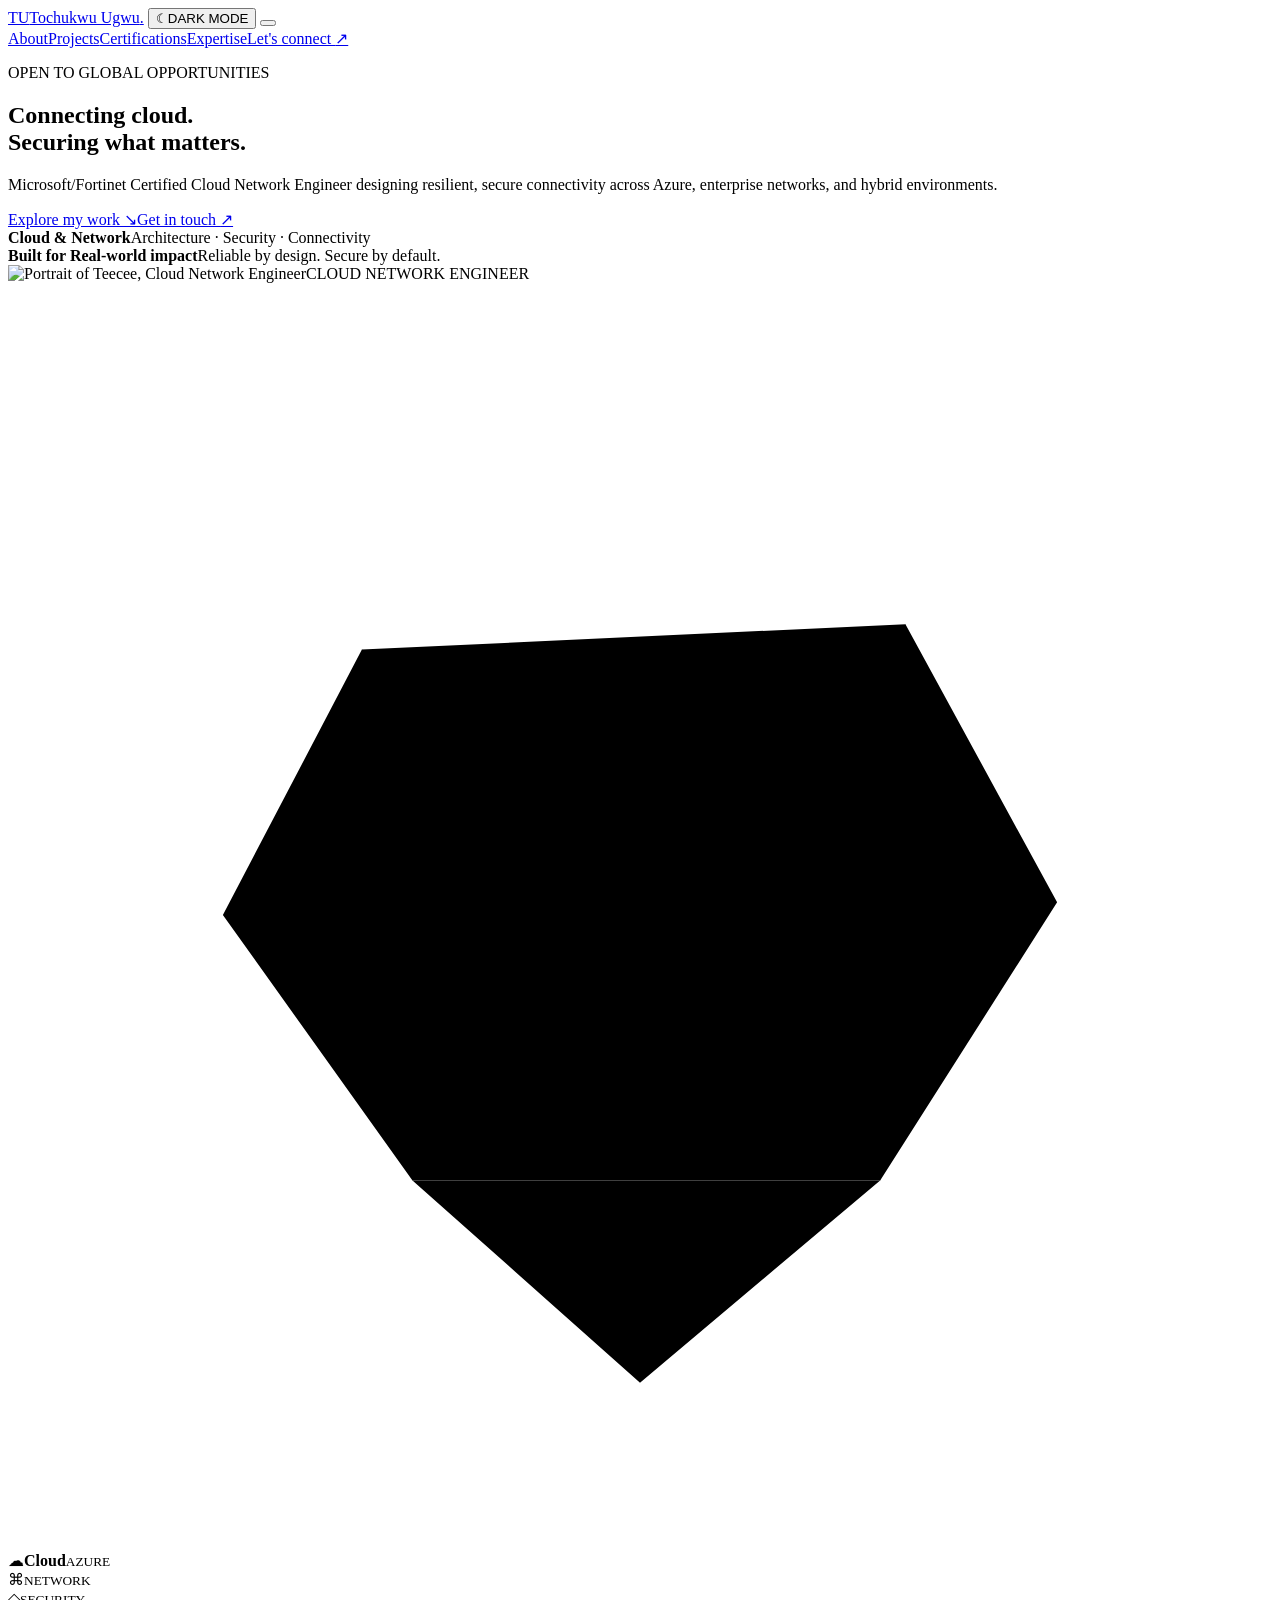
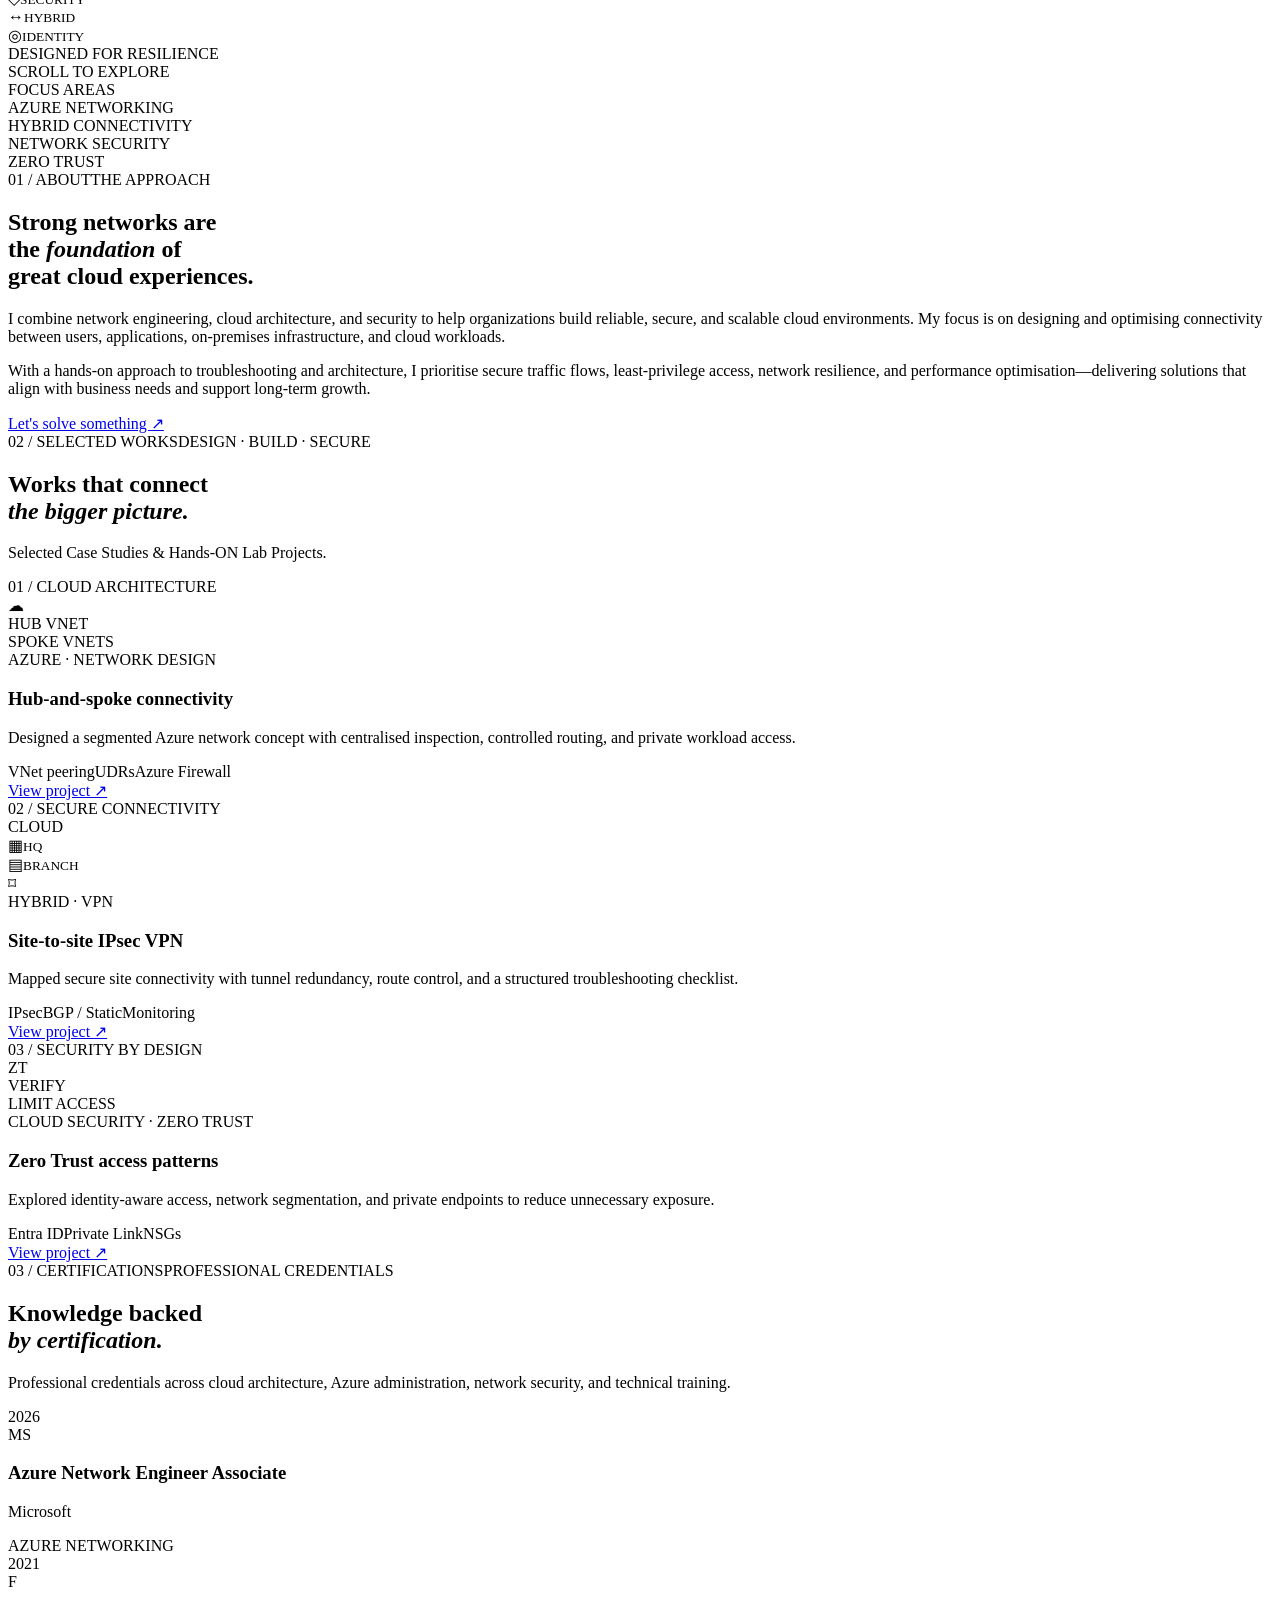
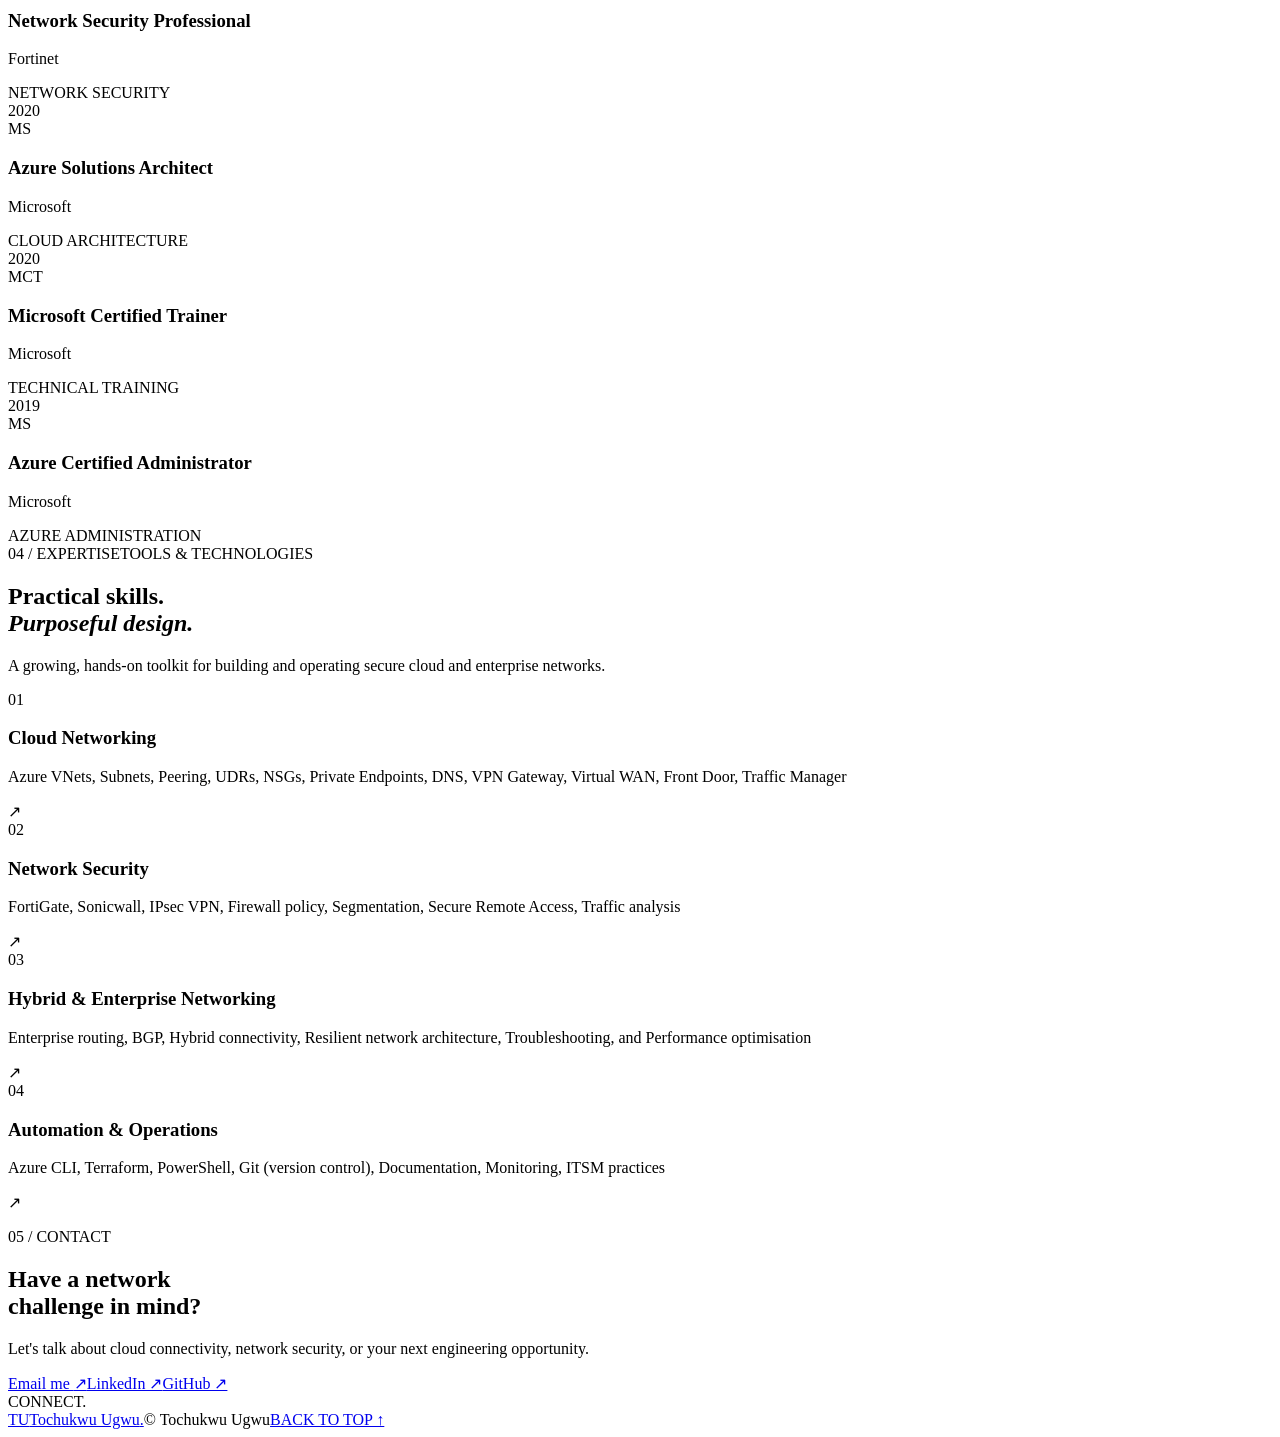
==== commit b934cd71: "Update the index file to new site" ====
--- a/index.html
+++ b/index.html
@@ -1,663 +1,289 @@
-<!DOCTYPE html>
+<!doctype html>
 <html lang="en">
+
 <head>
-<meta charset="utf-8">
-<meta name="viewport" content="width=device-width, initial-scale=1, viewport-fit=cover">
-<title>Tochukwu Ugwu | Senior Cloud Network Engineer</title>
-<meta name="description" content="Tochukwu Ugwu is a Senior Cloud Network Engineer specialising in Azure networking, hybrid connectivity and network security.">
-<meta name="theme-color" content="#0a1a45">
-<link rel="icon" href="data:image/svg+xml,<svg xmlns='http://www.w3.org/2000/svg' viewBox='0 0 100 100'><text y='.9em' font-size='90'>🌐</text></svg>">
-<link rel="preconnect" href="https://fonts.googleapis.com">
-<link rel="preconnect" href="https://fonts.gstatic.com" crossorigin>
-<link href="https://fonts.googleapis.com/css2?family=Bricolage+Grotesque:opsz,wght@12..96,500;12..96,700;12..96,800&family=Figtree:wght@400;500;600&display=swap" rel="stylesheet">
-<style>
-:root{
-  --bg-a:#081338;      /* midnight sapphire */
-  --bg-b:#1d1052;      /* deep violet */
-  --bg-c:#0b5560;      /* deep teal */
-  --ink:#eef2ff;
-  --ink-soft:#b6c0e6;
-  --line:rgba(190,205,255,.18);
-  --glass:rgba(255,255,255,.06);
-  --glass-strong:rgba(255,255,255,.10);
-  --aqua:#5ee6d2;
-  --amber:#ffb85c;
-  --radius:18px;
-  --display:"Bricolage Grotesque","Trebuchet MS",system-ui,sans-serif;
-  --body:"Figtree",system-ui,-apple-system,"Segoe UI",Roboto,sans-serif;
-  --nav-h:72px;
-}
-*{box-sizing:border-box;margin:0;padding:0}
-html{-webkit-text-size-adjust:100%}
-html,body{height:100%}
-body{
-  font-family:var(--body);color:var(--ink);font-size:1.0625rem;line-height:1.65;
-  background:var(--bg-a);overflow-x:hidden;
-}
-/* Rich animated background */
-.bg{position:fixed;inset:0;z-index:-2;
-  background:
-    radial-gradient(60% 55% at 12% 8%, rgba(94,230,210,.20), transparent 60%),
-    radial-gradient(55% 60% at 92% 20%, rgba(255,184,92,.14), transparent 62%),
-    radial-gradient(70% 70% at 70% 100%, rgba(11,85,96,.75), transparent 65%),
-    linear-gradient(145deg,var(--bg-a) 0%,var(--bg-b) 55%,#0a2a55 100%);
-  background-size:140% 140%;animation:drift 28s ease-in-out infinite alternate;
-}
-@keyframes drift{from{background-position:0% 0%}to{background-position:100% 100%}}
-#net{position:fixed;inset:0;z-index:-1;width:100%;height:100%}
-
-a{color:inherit}
-:focus-visible{outline:3px solid var(--amber);outline-offset:3px;border-radius:6px}
-.skip{position:absolute;left:-999px;top:8px;background:var(--amber);color:#1a1200;padding:.5rem 1rem;border-radius:8px;z-index:100}
-.skip:focus{left:8px}
-
-/* Navigation */
-header.nav{position:fixed;top:0;left:0;right:0;z-index:20;padding:calc(14px + env(safe-area-inset-top,0px)) 20px 0;display:flex;justify-content:space-between;align-items:center;pointer-events:none}
-.brand{pointer-events:auto;font-family:var(--display);font-weight:800;font-size:1.15rem;text-decoration:none;letter-spacing:-.01em;
-  display:flex;align-items:center;gap:.6rem}
-.brand i{display:grid;place-items:center;width:38px;height:38px;border-radius:12px;font-style:normal;font-size:.95rem;
-  background:linear-gradient(135deg,var(--aqua),#3b82f6);color:#05142e}
-nav.tabs{pointer-events:auto;display:flex;gap:4px;padding:5px;border-radius:999px;background:rgba(10,20,60,.55);
-  border:1px solid var(--line);backdrop-filter:blur(14px);-webkit-backdrop-filter:blur(14px)}
-nav.tabs a{position:relative;text-decoration:none;padding:.5rem 1.05rem;border-radius:999px;font-weight:500;font-size:.95rem;color:var(--ink-soft);
-  transition:color .25s,background .25s}
-nav.tabs a:hover{color:var(--ink)}
-nav.tabs a[aria-current="page"]{color:#05142e;background:linear-gradient(135deg,var(--aqua),#9ff3e6);font-weight:600}
-
-/* Views */
-main{min-height:100%;position:relative}
-.view{display:none;min-height:100vh;padding:calc(var(--nav-h) + 48px + env(safe-area-inset-top,0px)) 24px calc(60px + env(safe-area-inset-bottom,0px));max-width:1120px;margin:0 auto}
-.view.active{display:block}
-.view.enter .reveal{animation:rise .8s cubic-bezier(.2,.8,.2,1) both}
-.view.enter .reveal:nth-child(2){animation-delay:.08s}
-.view.enter .reveal:nth-child(3){animation-delay:.16s}
-.view.enter .reveal:nth-child(4){animation-delay:.24s}
-.view.enter .reveal:nth-child(5){animation-delay:.32s}
-@keyframes rise{from{opacity:0;transform:translateY(26px)}to{opacity:1;transform:none}}
-
-/* Page wipe transition */
-.wipe{position:fixed;inset:0;z-index:50;pointer-events:none;display:flex}
-.wipe span{flex:1;transform:translateY(101%);will-change:transform;
-  background:linear-gradient(180deg,#14307a,#0b5560)}
-.wipe span:nth-child(even){background:linear-gradient(180deg,#2a1778,#14307a)}
-.wipe.cover span{transform:translateY(0);transition:transform .5s cubic-bezier(.7,0,.2,1)}
-.wipe.cover span:nth-child(2){transition-delay:.05s}
-.wipe.cover span:nth-child(3){transition-delay:.1s}
-.wipe.cover span:nth-child(4){transition-delay:.15s}
-.wipe.cover span:nth-child(5){transition-delay:.2s}
-.wipe.leave span{transform:translateY(-101%);transition:transform .55s cubic-bezier(.7,0,.2,1)}
-.wipe.leave span:nth-child(2){transition-delay:.05s}
-.wipe.leave span:nth-child(3){transition-delay:.1s}
-.wipe.leave span:nth-child(4){transition-delay:.15s}
-.wipe.leave span:nth-child(5){transition-delay:.2s}
-.wipe.reset span{transition:none!important;transform:translateY(101%)}
-
-/* Typography */
-h1,h2,h3{font-family:var(--display);line-height:1.05;letter-spacing:-.02em}
-h1{font-size:clamp(2.9rem,9vw,6.4rem);font-weight:800}
-h2{font-size:clamp(2.1rem,5vw,3.4rem);font-weight:700;margin-bottom:.5rem}
-h3{font-size:1.3rem;font-weight:700;letter-spacing:-.01em}
-.lede{color:var(--ink-soft);max-width:62ch}
-.role{font-family:var(--display);font-weight:500;font-size:clamp(1.15rem,2.6vw,1.6rem);color:var(--aqua);margin:1.1rem 0 1.4rem}
-.sub{color:var(--ink-soft);max-width:60ch;margin-bottom:2.4rem}
-
-/* Hero */
-.hero{display:flex;flex-direction:column;justify-content:center;min-height:calc(100vh - 160px)}
-.hero p.lede{font-size:1.15rem;margin-bottom:2rem}
-.btns{display:flex;flex-wrap:wrap;gap:12px}
-.btn{display:inline-flex;align-items:center;gap:.5rem;text-decoration:none;font-weight:600;padding:.85rem 1.5rem;border-radius:999px;border:1px solid var(--line);
-  background:var(--glass);backdrop-filter:blur(8px);-webkit-backdrop-filter:blur(8px);transition:transform .25s,background .25s,border-color .25s;cursor:pointer;color:var(--ink);font:inherit;font-weight:600}
-.btn:hover{transform:translateY(-2px);background:var(--glass-strong);border-color:rgba(190,205,255,.4)}
-.btn.primary{background:linear-gradient(135deg,var(--amber),#ff9d4d);color:#2a1500;border-color:transparent}
-.btn.primary:hover{background:linear-gradient(135deg,#ffc57c,#ffad66)}
-.facts{display:flex;flex-wrap:wrap;gap:10px;margin-top:2.4rem}
-.facts span{padding:.4rem .9rem;border-radius:999px;border:1px solid var(--line);background:rgba(10,20,60,.35);font-size:.92rem;color:var(--ink-soft)}
-
-/* Portrait */
-.portrait{position:relative;width:clamp(130px,26vw,190px);aspect-ratio:1;border-radius:50%;padding:5px;margin-bottom:1.6rem;
-  background:conic-gradient(from 200deg,var(--aqua),#3b82f6,var(--amber),var(--aqua));
-  box-shadow:0 0 0 8px rgba(94,230,210,.08),0 20px 50px rgba(0,0,20,.45);animation:spin-glow 10s linear infinite}
-.portrait img{display:block;width:100%;height:100%;object-fit:cover;border-radius:50%;border:4px solid var(--bg-a)}
-@keyframes spin-glow{0%,100%{filter:hue-rotate(0)}50%{filter:hue-rotate(25deg)}}
-
-/* Centered layout */
-.hero{align-items:center;text-align:center}
-.hero .lede{margin-inline:auto}
-.btns,.facts{justify-content:center}
-.view>h2{text-align:center}
-.view>.sub{margin-inline:auto;text-align:center}
-.pfilters{justify-content:center}
-.pfoot{text-align:center}
-.view#contact footer{text-align:center}
-
-/* Panels */
-.panel{background:var(--glass);border:1px solid var(--line);border-radius:var(--radius);padding:1.6rem;backdrop-filter:blur(12px);-webkit-backdrop-filter:blur(12px)}
-.grid{display:grid;gap:18px}
-.grid.two{grid-template-columns:repeat(2,1fr)}
-.grid.three{grid-template-columns:repeat(3,1fr)}
-
-/* Experience timeline */
-.timeline{position:relative;margin-left:10px;padding-left:34px;border-left:2px solid var(--line)}
-.job{position:relative;margin-bottom:22px}
-.job::before{content:"";position:absolute;left:-43px;top:1.7rem;width:16px;height:16px;border-radius:50%;background:var(--bg-a);border:3px solid var(--aqua);box-shadow:0 0 0 5px rgba(94,230,210,.15)}
-.job button.head{all:unset;box-sizing:border-box;cursor:pointer;display:flex;justify-content:space-between;gap:16px;align-items:flex-start;width:100%;padding:1.3rem 1.5rem}
-.job button.head:focus-visible{outline:3px solid var(--amber);outline-offset:-3px;border-radius:var(--radius)}
-.job .where{color:var(--ink-soft);font-size:.98rem;margin-top:.15rem}
-.job .when{color:var(--amber);font-weight:600;font-size:.95rem;white-space:nowrap}
-.job .chev{flex:none;width:28px;height:28px;border-radius:50%;border:1px solid var(--line);display:grid;place-items:center;transition:transform .35s,background .25s;margin-top:2px}
-.job[data-open="true"] .chev{transform:rotate(180deg);background:var(--glass-strong)}
-.job .body{display:grid;grid-template-rows:0fr;transition:grid-template-rows .45s cubic-bezier(.2,.8,.2,1)}
-.job[data-open="true"] .body{grid-template-rows:1fr}
-.job .body>div{overflow:hidden}
-.job ul{padding:0 1.5rem 1.4rem 2.6rem;color:var(--ink-soft)}
-.job li{margin-bottom:.55rem}
-.job li::marker{color:var(--aqua)}
-.metrics{display:flex;flex-wrap:wrap;gap:10px;padding:0 1.5rem 1.4rem}
-.metrics b{font-family:var(--display);font-size:1.5rem;color:var(--amber);margin-right:.35rem}
-.metrics span{padding:.5rem 1rem;border-radius:12px;background:rgba(255,184,92,.1);border:1px solid rgba(255,184,92,.3);font-size:.92rem;color:var(--ink-soft)}
-
-/* Skills */
-.skillgroup h3{margin-bottom:1rem;display:flex;align-items:center;gap:.6rem}
-.skillgroup h3 i{font-style:normal;width:34px;height:34px;border-radius:10px;display:grid;place-items:center;background:rgba(94,230,210,.15);font-size:1rem}
-.chips{display:flex;flex-wrap:wrap;gap:8px}
-.chips li{list-style:none;padding:.35rem .8rem;border-radius:999px;font-size:.92rem;background:rgba(255,255,255,.07);border:1px solid var(--line);transition:background .25s,border-color .25s,transform .25s}
-.chips li:hover{background:rgba(94,230,210,.16);border-color:rgba(94,230,210,.5);transform:translateY(-2px)}
-
-/* Certifications */
-.cert{display:flex;gap:16px;align-items:center}
-.cert .yr{flex:none;width:68px;height:68px;border-radius:18px;display:grid;place-items:center;font-family:var(--display);font-weight:800;font-size:1.15rem;
-  background:linear-gradient(135deg,rgba(94,230,210,.28),rgba(59,130,246,.28));border:1px solid rgba(94,230,210,.4)}
-.cert.featured .yr{background:linear-gradient(135deg,var(--amber),#ff9d4d);color:#2a1500;border:none}
-.cert p{color:var(--ink-soft);font-size:.95rem}
-.edu{margin-top:18px}
-
-/* Contact */
-.contact-card{display:flex;flex-direction:column;gap:12px}
-.contact-link{display:flex;align-items:center;gap:16px;text-decoration:none;padding:1.2rem 1.4rem;border-radius:var(--radius);background:var(--glass);border:1px solid var(--line);transition:transform .3s,border-color .3s,background .3s;word-break:break-word}
-.contact-link:hover{transform:translateX(6px);border-color:var(--aqua);background:var(--glass-strong)}
-.contact-link .ic{flex:none;width:48px;height:48px;border-radius:14px;display:grid;place-items:center;font-size:1.3rem;background:rgba(94,230,210,.15)}
-.contact-link small{display:block;color:var(--ink-soft);font-size:.85rem}
-footer{margin-top:3rem;color:var(--ink-soft);font-size:.9rem}
-
-/* Projects */
-.pfilters{display:flex;flex-wrap:wrap;gap:8px;margin-bottom:22px}
-.pfilters button{font:inherit;font-size:.92rem;font-weight:500;cursor:pointer;color:var(--ink-soft);padding:.4rem 1rem;border-radius:999px;border:1px solid var(--line);background:var(--glass);transition:all .25s}
-.pfilters button:hover{color:var(--ink);border-color:rgba(190,205,255,.45)}
-.pfilters button[aria-pressed="true"]{color:#05142e;background:linear-gradient(135deg,var(--aqua),#9ff3e6);border-color:transparent;font-weight:600}
-.projects{display:grid;grid-template-columns:repeat(auto-fill,minmax(310px,1fr));gap:18px}
-.proj{position:relative;display:flex;flex-direction:column;gap:.9rem;text-decoration:none;padding:1.5rem;border-radius:var(--radius);overflow:hidden;
-  background:var(--glass);border:1px solid var(--line);backdrop-filter:blur(12px);-webkit-backdrop-filter:blur(12px);
-  transition:transform .35s cubic-bezier(.2,.8,.2,1),border-color .3s,box-shadow .3s}
-.proj::before{content:"";position:absolute;inset:0;pointer-events:none;opacity:0;transition:opacity .3s;
-  background:radial-gradient(260px circle at var(--mx,50%) var(--my,0%),rgba(94,230,210,.22),transparent 65%)}
-.proj:hover{transform:translateY(-6px);border-color:rgba(94,230,210,.55);box-shadow:0 18px 40px rgba(0,0,20,.35)}
-.proj:hover::before{opacity:1}
-.proj .top{display:flex;align-items:center;gap:12px}
-.proj .folder{flex:none;width:42px;height:42px;border-radius:12px;display:grid;place-items:center;font-size:1.1rem;background:rgba(94,230,210,.15)}
-.proj h3{font-size:1.2rem;word-break:break-word;flex:1}
-.proj .go{flex:none;opacity:0;transform:translate(-6px,6px);transition:all .3s;color:var(--amber);font-size:1.2rem}
-.proj:hover .go{opacity:1;transform:none}
-.proj p{color:var(--ink-soft);font-size:.97rem;flex:1}
-.proj .tags{display:flex;flex-wrap:wrap;gap:6px;list-style:none}
-.proj .tags li{font-size:.8rem;padding:.15rem .6rem;border-radius:999px;background:rgba(255,184,92,.1);border:1px solid rgba(255,184,92,.28);color:#ffd9a8}
-.proj .meta{display:flex;flex-wrap:wrap;align-items:center;gap:6px 16px;font-size:.88rem;color:var(--ink-soft);border-top:1px solid var(--line);padding-top:.9rem}
-.proj .dot{display:inline-block;width:11px;height:11px;border-radius:50%;margin-right:6px;vertical-align:-1px}
-.proj.skeleton{min-height:210px;background:linear-gradient(100deg,rgba(255,255,255,.04) 30%,rgba(255,255,255,.12) 50%,rgba(255,255,255,.04) 70%);background-size:300% 100%;animation:shimmer 1.4s linear infinite}
-@keyframes shimmer{from{background-position:100% 0}to{background-position:-100% 0}}
-.pstate{padding:2rem;text-align:center;color:var(--ink-soft)}
-.pstate .btn{margin-top:1rem}
-.pfoot{margin-top:26px}
-
-/* Responsive */
-@media (max-width:860px){
-  .grid.three{grid-template-columns:repeat(2,1fr)}
-}
-@media (max-width:700px){
-  :root{--nav-h:56px}
-  header.nav{padding-inline:14px}
-  .brand span{display:none}
-  nav.tabs{position:fixed;left:14px;right:14px;bottom:calc(12px + env(safe-area-inset-bottom,0px));justify-content:space-between;z-index:25;
-    box-shadow:0 10px 30px rgba(0,0,0,.35)}
-  nav.tabs a{flex:1;text-align:center;padding:.6rem .1rem;font-size:.72rem}
-  .projects{grid-template-columns:1fr}
-  .btns{gap:8px}
-  .btns .btn{flex:1 1 calc(50% - 4px);justify-content:center;text-align:center;padding:.8rem .6rem;font-size:.9rem}
-  .btns .btn:not(.primary){flex-basis:100%}
-  .view{padding-inline:18px;padding-bottom:calc(110px + env(safe-area-inset-bottom,0px))}
-  .grid.two,.grid.three{grid-template-columns:1fr}
-  .timeline{padding-left:26px;margin-left:6px}
-  .job::before{left:-35px}
-  .job button.head{flex-wrap:wrap;padding:1.1rem}
-  .job ul{padding:0 1.1rem 1.2rem 2.2rem}
-  .metrics{padding-inline:1.1rem}
-  .hero{min-height:calc(100vh - 220px)}
-}
-@media (prefers-reduced-motion:reduce){
-  *,*::before,*::after{animation:none!important;transition-duration:.01ms!important}
-}
-</style>
+  <meta charset="utf-8" />
+  <meta name="viewport" content="width=device-width, initial-scale=1" />
+  <meta name="description"
+    content="Tochukwu Ugwu — Cloud Network Engineer specialising in Azure networking, secure connectivity, and cloud security." />
+  <title>Your Name | Cloud Network Engineer</title>
+  <link rel="preconnect" href="https://fonts.googleapis.com">
+  <link rel="preconnect" href="https://fonts.gstatic.com" crossorigin>
+  <link
+    href="https://fonts.googleapis.com/css2?family=DM+Mono:wght@400;500&family=Manrope:wght@400;500;600;700;800&display=swap"
+    rel="stylesheet">
+  <link rel="stylesheet" href="styles.css" />
+  <script defer src="script.js"></script>
 </head>
+
 <body>
-<a class="skip" href="#main">Skip to content</a>
-<div class="bg" aria-hidden="true"></div>
-<canvas id="net" aria-hidden="true"></canvas>
-<div class="wipe" id="wipe" aria-hidden="true"><span></span><span></span><span></span><span></span><span></span></div>
-
-<header class="nav">
-  <a class="brand" href="#home" data-link aria-label="Tochukwu Ugwu, home"><i>TU</i><span>Tochukwu Ugwu</span></a>
-  <nav class="tabs" aria-label="Main">
-    <a href="#home" data-link>Home</a>
-    <a href="#experience" data-link>Experience</a>
-    <a href="#skills" data-link>Skills</a>
-    <a href="#projects" data-link>Projects</a>
-    <a href="#certifications" data-link>Certs</a>
-    <a href="#contact" data-link>Contact</a>
-  </nav>
-</header>
-
-<main id="main">
-
-  <!-- HOME -->
-  <section class="view" id="home" aria-label="Home">
-    <div class="hero">
-      <div class="portrait reveal"><img src="[data-uri]" alt="Portrait of Tochukwu Ugwu" width="480" height="480"></div>
-      <h1 class="reveal" style="white-space:nowrap;font-size:clamp(1.9rem,8vw,6.4rem)">Tochukwu Ugwu</h1>
-      <p class="role reveal">Senior Cloud Network Engineer</p>
-      <p class="lede reveal">Reliable cloud networks come from careful design, layered security and constant monitoring. For more than seven years I have built them across Azure and on-premises sites, using ExpressRoute and VPNs for hybrid connectivity; Fortinet, SonicWall and Azure Firewall for protection, and Private Link to keep PaaS traffic private.</p>
-      <div class="btns reveal">
-        <a class="btn primary" href="#experience" data-link>My experience</a>
-        <a class="btn primary" href="#projects" data-link>My projects</a>
-        <a class="btn" href="#contact" data-link>Get in touch</a>
-      </div>
-      <div class="facts reveal" aria-label="Quick facts">
-        <span>Azure Network Engineer Associate, 2026</span>
-        <span>Fortinet Network Security Professional</span>
-        <span>Working remotely from Nigeria</span>
-      </div>
-    </div>
-  </section>
-
-  <!-- EXPERIENCE -->
-  <section class="view" id="experience" aria-label="Experience">
-    <h2 class="reveal">Experience</h2>
-    <p class="sub reveal">From telecom field work to senior cloud networking. Select a role to read the details.</p>
-    <div class="timeline reveal">
-
-      <article class="job panel" style="padding:0" data-open="true">
-        <button class="head" aria-expanded="true">
-          <span><h3>Sr. Networking Engineer (Cloud Specialist)</h3><div class="where">Eastbay Technologies, Canada (fully remote from Nigeria)</div><div class="when" style="margin-top:.4rem">Jul 2021 – Mar 2026</div></span>
-          <span class="chev" aria-hidden="true">⌄</span>
-        </button>
-        <div class="body"><div>
-          <ul>
-            <li>Designed and maintained enterprise network and security infrastructure across on-premises, cloud and hybrid environments.</li>
-            <li>Implemented and optimised routing and switching with Fortinet and SonicWall firewalls and Dell and Aruba switches.</li>
-            <li>Managed Azure network resources including VNets, Application Gateway, VPN Gateway, Azure Front Door, Virtual WAN, Private Endpoints, Azure Firewall, WAF and load balancers.</li>
-            <li>Deployed hybrid connectivity using ExpressRoute, site-to-site and point-to-site VPNs, Virtual WAN and SD-WAN.</li>
-            <li>Applied layered security with VLAN segmentation, firewall policy management, RBAC, NSG, ASG and infrastructure hardening.</li>
-            <li>Configured Azure DNS and Private DNS Zones, and managed IP addressing (IPAM) across Azure subscriptions.</li>
-            <li>Maintained Private Link and Private Endpoint configurations to secure connectivity to PaaS services.</li>
-            <li>Reduced downtime and recurring incidents through monitoring, log analysis and root cause analysis with Azure Monitor, Network Watcher and Connection Monitor.</li>
-            <li>Found security gaps and led remediation and configuration changes to address operational issues and emerging threats.</li>
-            <li>Wrote technical documentation and ran knowledge-transfer sessions to improve team troubleshooting.</li>
-            <li>Supported automation of repetitive operational tasks with Terraform.</li>
-            <li>Worked with Microsoft Entra ID for identity and access management, governance and compliance.</li>
-          </ul>
-        </div></div>
-      </article>
-
-      <article class="job panel" style="padding:0" data-open="false">
-        <button class="head" aria-expanded="false">
-          <span><h3>Microsoft Azure Support Engineer</h3><div class="where">Tek-Experts, Nigeria</div><div class="when" style="margin-top:.4rem">Sep 2019 – Jun 2021</div></span>
-          <span class="chev" aria-hidden="true">⌄</span>
-        </button>
-        <div class="body"><div>
-          <ul>
-            <li>Diagnosed and resolved advanced VPN, routing, firewall, DNS and connectivity incidents across Azure and on-premises hybrid networks in SLA-driven environments.</li>
-            <li>Supported firewall management across Cisco, SonicWall, Fortinet and Palo Alto Networks platforms.</li>
-            <li>Handled high-priority security incidents with global cross-functional teams, leading root cause analysis and timely resolution.</li>
-            <li>Supported Azure Load Balancer, Application Gateway, NAT Gateway, Bastion, Private Link and Endpoints, and Virtual Network Gateways for highly available architectures.</li>
-            <li>Aligned enterprise cloud network configurations with organisational security standards and regulatory requirements.</li>
-          </ul>
-        </div></div>
-      </article>
-
-      <article class="job panel" style="padding:0" data-open="false">
-        <button class="head" aria-expanded="false">
-          <span><h3>Network Engineer</h3><div class="where">Swift Networks Limited, Lagos</div><div class="when" style="margin-top:.4rem">Oct 2018 – Sep 2019</div></span>
-          <span class="chev" aria-hidden="true">⌄</span>
-        </button>
-        <div class="body"><div>
-          <ul>
-            <li>Resolved escalated network and connectivity incidents, minimising downtime across customer environments.</li>
-            <li>Deployed and maintained routers, switches and remote-site connectivity for multiple enterprise customer sites.</li>
-            <li>Worked with vendors and stakeholders to complete projects and keep network configurations secure.</li>
-            <li>Managed outdoor network connectivity projects for customer special events.</li>
-          </ul>
-        </div></div>
-      </article>
-
-      <article class="job panel" style="padding:0" data-open="false">
-        <button class="head" aria-expanded="false">
-          <span><h3>Team Member, Networks</h3><div class="where">DreamMesh Limited, Lagos</div><div class="when" style="margin-top:.4rem">Mar 2018 – Sep 2018</div></span>
-          <span class="chev" aria-hidden="true">⌄</span>
-        </button>
-        <div class="body"><div>
-          <ul>
-            <li>Installed and configured Cisco routers, switches and wireless access points for secure LAN and WLAN connectivity.</li>
-            <li>Monitored LAN, WAN, servers and network applications.</li>
-            <li>Produced performance reports to support SLA monitoring.</li>
-          </ul>
-        </div></div>
-      </article>
-
-      <article class="job panel" style="padding:0" data-open="false">
-        <button class="head" aria-expanded="false">
-          <span><h3>Field Service Engineer (Graduate Engineer)</h3><div class="where">IHS Nigeria Limited, Lagos</div><div class="when" style="margin-top:.4rem">Oct 2016 – Oct 2017</div></span>
-          <span class="chev" aria-hidden="true">⌄</span>
-        </button>
-        <div class="body"><div>
-          <div class="metrics" style="padding-top:.2rem">
-            <span><b>98%+</b>site power availability</span>
-            <span><b>40%</b>fewer prolonged outages</span>
-          </div>
-          <ul>
-            <li>Maintained and optimised telecom infrastructure and power systems across all managed locations.</li>
-            <li>Responded to site failures within SLA targets, troubleshooting and restoring service.</li>
-          </ul>
-        </div></div>
-      </article>
-
-    </div>
-  </section>
-
-  <!-- SKILLS -->
-  <section class="view" id="skills" aria-label="Skills">
-    <h2 class="reveal">Skills</h2>
-    <p class="sub reveal">The platforms and practices I use day to day.</p>
-    <div class="grid two">
-      <div class="panel skillgroup reveal">
-        <h3><i>🛡</i>Network security</h3>
-        <ul class="chips">
-          <li>Firewall management</li><li>Firewall policy</li><li>Network security</li><li>VPNs</li><li>MFA</li><li>Endpoint protection</li><li>Segmentation</li><li>NSG and ASG</li>
-        </ul>
-      </div>
-      <div class="panel skillgroup reveal">
-        <h3><i>🌐</i>Networking and infrastructure</h3>
-        <ul class="chips">
-          <li>Routing and switching</li><li>Azure and on-premises networking</li><li>Virtual WAN</li><li>Load Balancer</li><li>DNS</li><li>Application Gateway</li><li>Traffic Manager</li><li>VPN Gateway</li><li>ExpressRoute</li><li>SD-WAN</li><li>Private Link</li>
-        </ul>
-      </div>
-      <div class="panel skillgroup reveal">
-        <h3><i>📡</i>Operations</h3>
-        <ul class="chips">
-          <li>SLA management</li><li>Incident response</li><li>Root cause analysis</li><li>Security advisory</li><li>Vendor and stakeholder collaboration</li><li>Technical documentation</li>
-        </ul>
-      </div>
-      <div class="panel skillgroup reveal">
-        <h3><i>🧰</i>Tools and platforms</h3>
-        <ul class="chips">
-          <li>Azure</li><li>Palo Alto Networks</li><li>Fortinet</li><li>Cisco NGFW</li><li>SonicWall</li><li>PRTG</li><li>Azure Network Watcher</li><li>Azure Monitor</li><li>Terraform</li><li>Microsoft Entra ID</li>
-        </ul>
-      </div>
-    </div>
-  </section>
-
-  <!-- PROJECTS -->
-  <section class="view" id="projects" aria-label="Projects">
-    <h2 class="reveal">Projects</h2>
-    <p class="sub reveal">Live from my GitHub. New repositories show up here automatically.</p>
-    <div class="pfilters reveal" id="pfilters" role="group" aria-label="Filter by language" hidden></div>
-    <div class="projects reveal" id="projects-grid" aria-live="polite"></div>
-    <div class="pfoot reveal"><a class="btn" id="gh-all" href="https://github.com" target="_blank" rel="noopener">View all on GitHub</a></div>
-  </section>
-
-  <!-- CERTIFICATIONS -->
-  <section class="view" id="certifications" aria-label="Certifications and education">
-    <h2 class="reveal">Certifications</h2>
-    <p class="sub reveal">Microsoft and Fortinet credentials, plus my engineering degree.</p>
-    <div class="grid two">
-      <div class="panel cert featured reveal"><div class="yr">2026</div><div><h3>Azure Network Engineer Associate</h3><p>Microsoft</p></div></div>
-      <div class="panel cert reveal"><div class="yr">2021</div><div><h3>Network Security Professional</h3><p>Fortinet</p></div></div>
-      <div class="panel cert reveal"><div class="yr">2020</div><div><h3>Azure Solutions Architect</h3><p>Microsoft</p></div></div>
-      <div class="panel cert reveal"><div class="yr">2020</div><div><h3>Microsoft Certified Trainer</h3><p>Microsoft</p></div></div>
-      <div class="panel cert reveal"><div class="yr">2019</div><div><h3>Azure Certified Administrator</h3><p>Microsoft</p></div></div>
-    </div>
-    <div class="panel edu reveal">
-      <h3>Bachelor of Engineering, Electrical</h3>
-      <p class="lede">University of Nigeria Nsukka · Oct 2008 – Jul 2013 · Second Class Honours, Upper Division</p>
-    </div>
-  </section>
-
-  <!-- CONTACT -->
-  <section class="view" id="contact" aria-label="Contact">
-    <h2 class="reveal">Let's talk</h2>
-    <p class="sub reveal">I'm open to Azure and network engineering roles. Email is the fastest way to reach me.</p>
-    <div class="contact-card reveal">
-      <a class="contact-link" href="mailto:tochukwuugwu.e@gmail.com"><span class="ic">✉</span><span><small>Email</small>tochukwuugwu.e@gmail.com</span></a>
-      <a class="contact-link" href="https://www.linkedin.com/in/tochukwuugwu/" target="_blank" rel="noopener"><span class="ic">in</span><span><small>LinkedIn</small>linkedin.com/in/tochukwuugwu</span></a>
-    </div>
-    <footer class="reveal">© <span id="yr"></span> Tochukwu Ugwu</footer>
-  </section>
-
-</main>
-
-<script>
-(function(){
-  var reduce = window.matchMedia('(prefers-reduced-motion: reduce)').matches;
-  var views = Array.prototype.slice.call(document.querySelectorAll('.view'));
-  var links = Array.prototype.slice.call(document.querySelectorAll('nav.tabs a'));
-  var wipe = document.getElementById('wipe');
-  var ids = views.map(function(v){return v.id});
-  var current = null, busy = false;
-  document.getElementById('yr').textContent = new Date().getFullYear();
-
-  function target(){ var h = location.hash.replace('#',''); return ids.indexOf(h) > -1 ? h : 'home'; }
-
-  function show(id){
-    views.forEach(function(v){
-      var on = v.id === id;
-      v.classList.toggle('active', on);
-      v.classList.remove('enter');
-      if(on){ void v.offsetWidth; v.classList.add('enter'); }
-    });
-    links.forEach(function(a){
-      if(a.getAttribute('href') === '#' + id){ a.setAttribute('aria-current','page'); }
-      else { a.removeAttribute('aria-current'); }
-    });
-    window.scrollTo(0,0);
-    document.title = (id === 'home' ? 'Tochukwu Ugwu' : id.charAt(0).toUpperCase() + id.slice(1) + ' | Tochukwu Ugwu') + ' | Senior Cloud Network Engineer';
-    current = id;
-    var h = document.querySelector('#' + id + ' h1, #' + id + ' h2');
-    if(h){ h.setAttribute('tabindex','-1'); h.focus({preventScroll:true}); }
-  }
-
-  function go(){
-    var id = target();
-    if(id === current) return;
-    if(current === null || reduce){ show(id); return; }
-    if(busy){ show(id); return; }
-    busy = true;
-    wipe.className = 'wipe';
-    void wipe.offsetWidth;
-    wipe.classList.add('cover');
-    setTimeout(function(){
-      show(target());
-      wipe.className = 'wipe leave';
-      setTimeout(function(){
-        wipe.className = 'wipe reset';
-        busy = false;
-        if(target() !== current) go();
-      }, 800);
-    }, 750);
-  }
-
-  window.addEventListener('hashchange', go);
-  go();
-
-  /* Accordion */
-  document.querySelectorAll('.job button.head').forEach(function(b){
-    b.addEventListener('click', function(){
-      var job = b.closest('.job');
-      var open = job.getAttribute('data-open') === 'true';
-      job.setAttribute('data-open', open ? 'false' : 'true');
-      b.setAttribute('aria-expanded', open ? 'false' : 'true');
-    });
-  });
-
-
-  /* GitHub projects */
-  /* ===== EDIT THESE ===== */
-  var GITHUB_USERNAME = 'ugwuteecee'; // e.g. 'tochukwuugwu'. Leave empty on <name>.github.io and it is detected for you.
-  var FEATURED = ['Azure-Projects'];                 // optional repo names to show first, e.g. ['azure-hub-spoke','terraform-labs']
-  var HIDE = ['ugwuteecee.github.io'];                     // repo names to leave out
-  var SHOW_FORKS = false;
-  /* ====================== */
-  (function(){
-    var grid = document.getElementById('projects-grid');
-    var filt = document.getElementById('pfilters');
-    var allBtn = document.getElementById('gh-all');
-    var user = GITHUB_USERNAME;
-    if(!user && /\.github\.io$/.test(location.hostname)) user = location.hostname.split('.')[0];
-    var colors = {JavaScript:'#f1e05a',TypeScript:'#3178c6',Python:'#3572a5',HTML:'#e34c26',CSS:'#9b6bff',Shell:'#89e051',PowerShell:'#5391fe',HCL:'#8a6ff0',Bicep:'#519aba','Jupyter Notebook':'#da5b0b',Go:'#00add8',Java:'#b07219','C#':'#2fa84f',Dockerfile:'#6fa8dc'};
-    var repos = [], active = 'All', started = false;
-
-    function el(t,c,x){var e=document.createElement(t); if(c)e.className=c; if(x!=null)e.textContent=x; return e;}
-    function ago(d){
-      var s=(Date.now()-new Date(d))/1000, u=[['year',31536000],['month',2592000],['week',604800],['day',86400],['hour',3600]];
-      for(var i=0;i<u.length;i++){ var n=Math.floor(s/u[i][1]); if(n>=1) return 'Updated '+n+' '+u[i][0]+(n>1?'s':'')+' ago'; }
-      return 'Updated just now';
-    }
-    function state(msg,btnText,btnHref){
-      grid.textContent=''; filt.hidden=true;
-      var d=el('div','pstate panel'); d.appendChild(el('p',null,msg));
-      if(btnText){ var a=el('a','btn primary',btnText); a.href=btnHref; a.target='_blank'; a.rel='noopener'; d.appendChild(a); }
-      grid.appendChild(d);
-    }
-    function skeletons(){
-      grid.textContent='';
-      for(var i=0;i<6;i++){ var s=el('div','proj skeleton'); s.setAttribute('aria-hidden','true'); grid.appendChild(s); }
-    }
-    function card(r){
-      var a=el('a','proj'); a.href=r.html_url; a.target='_blank'; a.rel='noopener';
-      a.setAttribute('aria-label', r.name+' on GitHub');
-      var top=el('div','top'); top.appendChild(el('span','folder','📁')); top.appendChild(el('h3',null,r.name)); top.appendChild(el('span','go','↗'));
-      a.appendChild(top);
-      a.appendChild(el('p',null,r.description||'No description yet. Open the repository to read more.'));
-      if(r.topics&&r.topics.length){ var ul=el('ul','tags'); r.topics.slice(0,5).forEach(function(t){ul.appendChild(el('li',null,t));}); a.appendChild(ul); }
-      var m=el('div','meta');
-      if(r.language){ var l=el('span'); var dot=el('i','dot'); dot.style.background=colors[r.language]||'#9fb3ff'; l.appendChild(dot); l.appendChild(document.createTextNode(r.language)); m.appendChild(l); }
-      m.appendChild(el('span',null,'★ '+r.stargazers_count));
-      m.appendChild(el('span',null,'⑂ '+r.forks_count));
-      m.appendChild(el('span',null,ago(r.pushed_at)));
-      a.appendChild(m);
-      a.addEventListener('pointermove',function(e){var b=a.getBoundingClientRect(); a.style.setProperty('--mx',(e.clientX-b.left)+'px'); a.style.setProperty('--my',(e.clientY-b.top)+'px');});
-      return a;
-    }
-    function render(){
-      grid.textContent='';
-      var list=repos.filter(function(r){return active==='All'||r.language===active;});
-      if(!list.length){ state('No repositories match this filter.'); filt.hidden=false; return; }
-      list.forEach(function(r){grid.appendChild(card(r));});
-    }
-    function filters(){
-      var langs={}; repos.forEach(function(r){ if(r.language) langs[r.language]=(langs[r.language]||0)+1; });
-      var names=Object.keys(langs).sort(function(a,b){return langs[b]-langs[a];});
-      filt.textContent='';
-      if(names.length<2){ filt.hidden=true; return; }
-      ['All'].concat(names).forEach(function(n){
-        var b=el('button',null,n); b.type='button'; b.setAttribute('aria-pressed', n===active?'true':'false');
-        b.addEventListener('click',function(){ active=n; Array.prototype.forEach.call(filt.children,function(c){c.setAttribute('aria-pressed',c===b?'true':'false');}); render(); });
-        filt.appendChild(b);
-      });
-      filt.hidden=false;
-    }
-    function prep(data){
-      repos=data.filter(function(r){
-        return (SHOW_FORKS||!r.fork) && !r.archived && HIDE.indexOf(r.name)<0 && r.name.toLowerCase()!==(user+'.github.io').toLowerCase() && r.name!==user;
-      });
-      repos.sort(function(a,b){
-        var fa=FEATURED.indexOf(a.name), fb=FEATURED.indexOf(b.name);
-        if(fa>-1||fb>-1) return (fa<0?999:fa)-(fb<0?999:fb);
-        return new Date(b.pushed_at)-new Date(a.pushed_at);
-      });
-      if(!repos.length){ state('No public repositories to show yet.','Open my GitHub','https://github.com/'+user); return; }
-      filters(); render();
-    }
-    function load(){
-      if(started) return; started=true;
-      if(!user){ state('Add your GitHub username in the GITHUB_USERNAME setting near the bottom of index.html and your repositories will appear here.'); return; }
-      allBtn.href='https://github.com/'+user+'?tab=repositories';
-      var key='gh-repos-'+user;
-      try{ var c=JSON.parse(sessionStorage.getItem(key)); if(c&&Date.now()-c.t<600000){ prep(c.d); return; } }catch(e){}
-      skeletons();
-      fetch('https://api.github.com/users/'+encodeURIComponent(user)+'/repos?per_page=100&sort=pushed')
-        .then(function(r){ if(!r.ok) throw new Error(r.status); return r.json(); })
-        .then(function(d){ try{sessionStorage.setItem(key,JSON.stringify({t:Date.now(),d:d}));}catch(e){} prep(d); })
-        .catch(function(){ started=false; state('GitHub could not be reached just now. Try again in a minute, or browse the repositories directly.','Open GitHub','https://github.com/'+user); });
-    }
-    window.addEventListener('hashchange',function(){ if(location.hash==='#projects') load(); });
-    if(location.hash==='#projects') load();
-    else setTimeout(load,1500);
-  })();
-
-  /* Network canvas background */
-  var cv = document.getElementById('net'), ctx = cv.getContext('2d');
-  var W, H, dpr, nodes = [], mouse = {x:-9999,y:-9999};
-  function size(){
-    dpr = Math.min(window.devicePixelRatio || 1, 2);
-    W = window.innerWidth; H = window.innerHeight;
-    cv.width = W * dpr; cv.height = H * dpr;
-    ctx.setTransform(dpr,0,0,dpr,0,0);
-    var n = Math.max(28, Math.min(90, Math.floor(W * H / 22000)));
-    nodes = [];
-    for(var i=0;i<n;i++){
-      nodes.push({x:Math.random()*W,y:Math.random()*H,vx:(Math.random()-.5)*.35,vy:(Math.random()-.5)*.35,r:Math.random()*1.8+1,hub:Math.random()<.12});
-    }
-    if(reduce) draw();
-  }
-  function draw(){
-    ctx.clearRect(0,0,W,H);
-    var maxD = Math.min(170, Math.max(110, W/7));
-    for(var i=0;i<nodes.length;i++){
-      var a = nodes[i];
-      for(var j=i+1;j<nodes.length;j++){
-        var b = nodes[j], dx = a.x-b.x, dy = a.y-b.y, d = Math.sqrt(dx*dx+dy*dy);
-        if(d < maxD){
-          ctx.strokeStyle = 'rgba(150,200,255,' + (0.22*(1-d/maxD)) + ')';
-          ctx.lineWidth = 1;
-          ctx.beginPath(); ctx.moveTo(a.x,a.y); ctx.lineTo(b.x,b.y); ctx.stroke();
-        }
-      }
-      var mx = a.x-mouse.x, my = a.y-mouse.y, md = Math.sqrt(mx*mx+my*my);
-      if(md < 160){
-        ctx.strokeStyle = 'rgba(94,230,210,' + (0.5*(1-md/160)) + ')';
-        ctx.beginPath(); ctx.moveTo(a.x,a.y); ctx.lineTo(mouse.x,mouse.y); ctx.stroke();
-      }
-    }
-    for(var k=0;k<nodes.length;k++){
-      var n = nodes[k];
-      ctx.beginPath();
-      ctx.fillStyle = n.hub ? 'rgba(255,184,92,.9)' : 'rgba(190,225,255,.75)';
-      ctx.arc(n.x,n.y,n.hub ? n.r+1.8 : n.r,0,Math.PI*2); ctx.fill();
-    }
-  }
-  function tick(){
-    for(var i=0;i<nodes.length;i++){
-      var n = nodes[i];
-      n.x += n.vx; n.y += n.vy;
-      if(n.x < -20) n.x = W+20; if(n.x > W+20) n.x = -20;
-      if(n.y < -20) n.y = H+20; if(n.y > H+20) n.y = -20;
-    }
-    draw();
-    requestAnimationFrame(tick);
-  }
-  window.addEventListener('resize', size);
-  window.addEventListener('pointermove', function(e){ mouse.x = e.clientX; mouse.y = e.clientY; });
-  window.addEventListener('pointerleave', function(){ mouse.x = mouse.y = -9999; });
-  size();
-  if(!reduce) tick();
-})();
-</script>
+  <div class="site-shell">
+    <header class="topbar">
+      <a class="wordmark" href="#home" aria-label="Your Name home"><span class="mark">TU</span><span>Tochukwu Ugwu<span
+            class="dot">.</span></span></a>
+      <button class="theme-toggle" type="button" aria-label="Switch to dark mode"
+        title="Toggle light and dark mode"><span class="theme-icon" aria-hidden="true">☾</span><span
+          class="theme-label">DARK MODE</span></button>
+      <button class="menu-toggle" aria-label="Toggle navigation"
+        aria-expanded="false"><span></span><span></span></button>
+      <nav class="nav-links" aria-label="Main navigation">
+        <a href="#about">About</a><a href="#work">Projects</a><a href="#certifications">Certifications</a><a
+          href="#skills">Expertise</a><a class="nav-cta" href="#contact">Let's connect <span>↗</span></a>
+      </nav>
+    </header>
+
+    <main>
+      <section class="hero section" id="home">
+        <div class="hero-copy reveal">
+          <p class="eyebrow"><span class="status-dot"></span> OPEN TO GLOBAL OPPORTUNITIES</p>
+          <h1>Connecting cloud.<br><span>Securing what matters.</span></h1>
+          <p class="hero-intro">Microsoft/Fortinet Certified Cloud Network Engineer designing resilient, secure
+            connectivity
+            across
+            Azure, enterprise
+            networks, and hybrid environments.</p>
+          <div class="hero-actions"><a class="button button-dark" href="#work">Explore my work <span>↘</span></a><a
+              class="text-link" href="#contact">Get in touch <span>↗</span></a></div>
+          <div class="hero-meta">
+            <div><strong>Cloud & Network</strong><span>Architecture · Security · Connectivity</span></div>
+            <div><strong>Built for Real-world impact</strong><span>Reliable by design. Secure by default.</span></div>
+          </div>
+        </div>
+        <div class="hero-art reveal" aria-label="Cloud network illustration and profile photo">
+          <div class="profile-photo-wrap"><img class="profile-photo" src="assets/profile.jpg"
+              alt="Portrait of Teecee, Cloud Network Engineer"><span class="photo-caption">CLOUD NETWORK ENGINEER</span>
+          </div>
+          <div class="art-glow"></div>
+          <div class="orbit orbit-one"></div>
+          <div class="orbit orbit-two"></div>
+          <svg class="network-lines" viewBox="0 0 500 500" aria-hidden="true">
+            <path
+              d="M250 250 L140 145 L85 250 L160 355 L250 250 L355 135 L415 245 L345 355 L250 250 L250 65 M140 145 L250 65 M355 135 L250 65 M160 355 L250 435 L345 355 M85 250 L35 175 M415 245 L465 170" />
+            <path class="line-dash" d="M140 145 L355 135 L345 355 L160 355 Z" />
+          </svg>
+          <div class="node node-main"><span class="cloud-icon">☁</span><strong>Cloud</strong><small>AZURE</small></div>
+          <div class="node node-a"><span class="node-symbol">⌘</span><small>NETWORK</small></div>
+          <div class="node node-b"><span class="node-symbol">◇</span><small>SECURITY</small></div>
+          <div class="node node-c"><span class="node-symbol">↔</span><small>HYBRID</small></div>
+          <div class="node node-d"><span class="node-symbol">◎</span><small>IDENTITY</small></div>
+          <div class="art-caption"><span class="caption-line"></span><span>DESIGNED FOR RESILIENCE</span></div>
+        </div>
+        <div class="scroll-cue"><span></span> SCROLL TO EXPLORE</div>
+      </section>
+
+      <section class="trust-strip"><span>FOCUS AREAS</span>
+        <div>AZURE NETWORKING</div><i></i>
+        <div>HYBRID CONNECTIVITY</div><i></i>
+        <div>NETWORK SECURITY</div><i></i>
+        <div>ZERO TRUST</div>
+      </section>
+
+      <section class="section about-section" id="about">
+        <div class="section-label reveal"><span>01 / ABOUT</span><span>THE APPROACH</span></div>
+        <div class="about-grid">
+          <h2 class="reveal">Strong networks are<br>the <em>foundation</em> of<br>great cloud experiences.</h2>
+          <div class="about-copy reveal">
+            <p>I combine network engineering, cloud architecture, and security to help organizations build reliable,
+              secure, and scalable cloud environments. My focus is on designing and optimising connectivity between
+              users, applications, on-premises infrastructure, and cloud workloads.</p>
+            <p>With a hands-on approach to troubleshooting and architecture, I prioritise secure traffic flows,
+              least-privilege access, network resilience, and performance optimisation—delivering solutions that align
+              with business needs and support long-term growth.</p><a class="underlined-link" href="#contact">Let's
+              solve something <span>↗</span></a>
+          </div>
+        </div>
+      </section>
+
+      <section class="section projects-section" id="work">
+        <div class="section-label reveal"><span>02 / SELECTED WORKS</span><span>DESIGN · BUILD · SECURE</span></div>
+        <div class="section-heading reveal">
+          <h2>Works that connect<br><em>the bigger picture.</em></h2>
+          <p>Selected Case Studies & Hands-ON Lab Projects.</p>
+        </div>
+        <div class="project-grid">
+          <article class="project-card reveal">
+            <div class="project-visual visual-azure">
+              <div class="mini-label">01 / CLOUD ARCHITECTURE</div>
+              <div class="cloud-shape">☁</div>
+              <div class="vnet vnet-left">HUB VNET</div>
+              <div class="vnet vnet-right">SPOKE VNETS</div>
+              <div class="connector connector-one"></div>
+              <div class="connector connector-two"></div>
+              <div class="mini-node n1"></div>
+              <div class="mini-node n2"></div>
+              <div class="mini-node n3"></div>
+            </div>
+            <div class="project-body">
+              <div class="project-type">AZURE · NETWORK DESIGN</div>
+              <h3>Hub-and-spoke connectivity</h3>
+              <p>Designed a segmented Azure network concept with centralised inspection, controlled routing, and private
+                workload access.</p>
+              <div class="tag-row"><span>VNet peering</span><span>UDRs</span><span>Azure Firewall</span></div><a
+                class="project-link" href="https://github.com/yourusername" target="_blank" rel="noreferrer">View
+                project <span>↗</span></a>
+            </div>
+          </article>
+          <article class="project-card reveal">
+            <div class="project-visual visual-vpn">
+              <div class="mini-label">02 / SECURE CONNECTIVITY</div>
+              <div class="vpn-cloud">CLOUD</div>
+              <div class="vpn-tunnel"><span></span><span></span><span></span><span></span></div>
+              <div class="vpn-device device-left"><span>▦</span><small>HQ</small></div>
+              <div class="vpn-device device-right"><span>▤</span><small>BRANCH</small></div>
+              <div class="lock-bubble">⌑</div>
+            </div>
+            <div class="project-body">
+              <div class="project-type">HYBRID · VPN</div>
+              <h3>Site-to-site IPsec VPN</h3>
+              <p>Mapped secure site connectivity with tunnel redundancy, route control, and a structured troubleshooting
+                checklist.</p>
+              <div class="tag-row"><span>IPsec</span><span>BGP / Static</span><span>Monitoring</span></div><a
+                class="project-link" href="https://github.com/yourusername" target="_blank" rel="noreferrer">View
+                project <span>↗</span></a>
+            </div>
+          </article>
+          <article class="project-card reveal">
+            <div class="project-visual visual-zero">
+              <div class="mini-label">03 / SECURITY BY DESIGN</div>
+              <div class="zero-ring ring-one"></div>
+              <div class="zero-ring ring-two"></div>
+              <div class="zero-core">Z<span>T</span></div>
+              <div class="zero-point zp1"></div>
+              <div class="zero-point zp2"></div>
+              <div class="zero-point zp3"></div>
+              <div class="zero-point zp4"></div>
+              <div class="zero-note note-one">VERIFY</div>
+              <div class="zero-note note-two">LIMIT ACCESS</div>
+            </div>
+            <div class="project-body">
+              <div class="project-type">CLOUD SECURITY · ZERO TRUST</div>
+              <h3>Zero Trust access patterns</h3>
+              <p>Explored identity-aware access, network segmentation, and private endpoints to reduce unnecessary
+                exposure.</p>
+              <div class="tag-row"><span>Entra ID</span><span>Private Link</span><span>NSGs</span></div><a
+                class="project-link" href="https://github.com/yourusername" target="_blank" rel="noreferrer">View
+                project <span>↗</span></a>
+            </div>
+          </article>
+        </div>
+      </section>
+
+
+      <section class="section certifications-section" id="certifications">
+        <div class="section-label reveal"><span>03 / CERTIFICATIONS</span><span>PROFESSIONAL CREDENTIALS</span></div>
+        <div class="section-heading reveal">
+          <h2>Knowledge backed<br><em>by certification.</em></h2>
+          <p>Professional credentials across cloud architecture, Azure administration, network security, and technical
+            training.</p>
+        </div>
+        <div class="cert-grid">
+          <article class="cert-card reveal">
+            <div class="cert-year">2026</div>
+            <div class="cert-mark" aria-hidden="true">MS</div>
+            <div class="cert-content">
+              <h3>Azure Network Engineer Associate</h3>
+              <p>Microsoft</p>
+              <span class="cert-area">AZURE NETWORKING</span>
+            </div>
+          </article>
+          <article class="cert-card reveal">
+            <div class="cert-year">2021</div>
+            <div class="cert-mark fortinet" aria-hidden="true">F</div>
+            <div class="cert-content">
+              <h3>Network Security Professional</h3>
+              <p>Fortinet</p>
+              <span class="cert-area">NETWORK SECURITY</span>
+            </div>
+          </article>
+          <article class="cert-card reveal">
+            <div class="cert-year">2020</div>
+            <div class="cert-mark" aria-hidden="true">MS</div>
+            <div class="cert-content">
+              <h3>Azure Solutions Architect</h3>
+              <p>Microsoft</p>
+              <span class="cert-area">CLOUD ARCHITECTURE</span>
+            </div>
+          </article>
+          <article class="cert-card reveal">
+            <div class="cert-year">2020</div>
+            <div class="cert-mark trainer" aria-hidden="true">MCT</div>
+            <div class="cert-content">
+              <h3>Microsoft Certified Trainer</h3>
+              <p>Microsoft</p>
+              <span class="cert-area">TECHNICAL TRAINING</span>
+            </div>
+          </article>
+          <article class="cert-card reveal">
+            <div class="cert-year">2019</div>
+            <div class="cert-mark" aria-hidden="true">MS</div>
+            <div class="cert-content">
+              <h3>Azure Certified Administrator</h3>
+              <p>Microsoft</p>
+              <span class="cert-area">AZURE ADMINISTRATION</span>
+            </div>
+          </article>
+        </div>
+      </section>
+
+      <section class="section expertise-section" id="skills">
+        <div class="section-label reveal"><span>04 / EXPERTISE</span><span>TOOLS & TECHNOLOGIES</span></div>
+        <div class="expertise-grid">
+          <div class="reveal">
+            <h2>Practical skills.<br><em>Purposeful design.</em></h2>
+            <p class="expertise-intro">A growing, hands-on toolkit for building and operating secure cloud and
+              enterprise networks.</p>
+          </div>
+          <div class="skill-list reveal">
+            <div class="skill-row"><span class="skill-number">01</span>
+              <div>
+                <h3>Cloud Networking</h3>
+                <p>Azure VNets, Subnets, Peering, UDRs, NSGs, Private Endpoints, DNS, VPN Gateway, Virtual WAN, Front
+                  Door, Traffic Manager</p>
+              </div><span class="skill-arrow">↗</span>
+            </div>
+            <div class="skill-row"><span class="skill-number">02</span>
+              <div>
+                <h3>Network Security</h3>
+                <p>FortiGate, Sonicwall, IPsec VPN, Firewall policy, Segmentation, Secure Remote Access, Traffic
+                  analysis</p>
+              </div><span class="skill-arrow">↗</span>
+            </div>
+            <div class="skill-row"><span class="skill-number">03</span>
+              <div>
+                <h3>Hybrid & Enterprise Networking</h3>
+                <p>Enterprise routing, BGP, Hybrid connectivity, Resilient network architecture, Troubleshooting, and
+                  Performance optimisation</p>
+              </div><span class="skill-arrow">↗</span>
+            </div>
+            <div class="skill-row"><span class="skill-number">04</span>
+              <div>
+                <h3>Automation & Operations</h3>
+                <p>Azure CLI, Terraform, PowerShell, Git (version control), Documentation, Monitoring, ITSM practices
+                </p>
+              </div><span class="skill-arrow">↗</span>
+            </div>
+          </div>
+        </div>
+      </section>
+
+      <section class="contact-section" id="contact">
+        <div class="contact-inner reveal">
+          <p class="eyebrow">05 / CONTACT</p>
+          <h2>Have a network<br>challenge in mind<span>?</span></h2>
+          <p>Let's talk about cloud connectivity, network security, or your next engineering opportunity.</p>
+          <div class="contact-actions"><a class="button button-light" href="mailto:tochukwuugwu.e@gmail.com">Email me
+              <span>↗</span></a><a class="contact-social" href="https://www.linkedin.com/in/tochukwuugwu/"
+              target="_blank" rel="noreferrer">LinkedIn ↗</a><a class="contact-social"
+              href="https://github.com/ugwuteecee?tab=repositories" target="_blank" rel="noreferrer">GitHub ↗</a></div>
+        </div>
+        <div class="contact-watermark">CONNECT.</div>
+      </section>
+    </main>
+    <footer><a class="wordmark footer-mark" href="#home"><span class="mark">TU</span><span>Tochukwu Ugwu<span
+            class="dot">.</span></span></a><span>© <span id="year"></span> Tochukwu Ugwu</span><a href="#home">BACK TO
+        TOP
+        ↑</a></footer>
+  </div>
 </body>
+
 </html>
